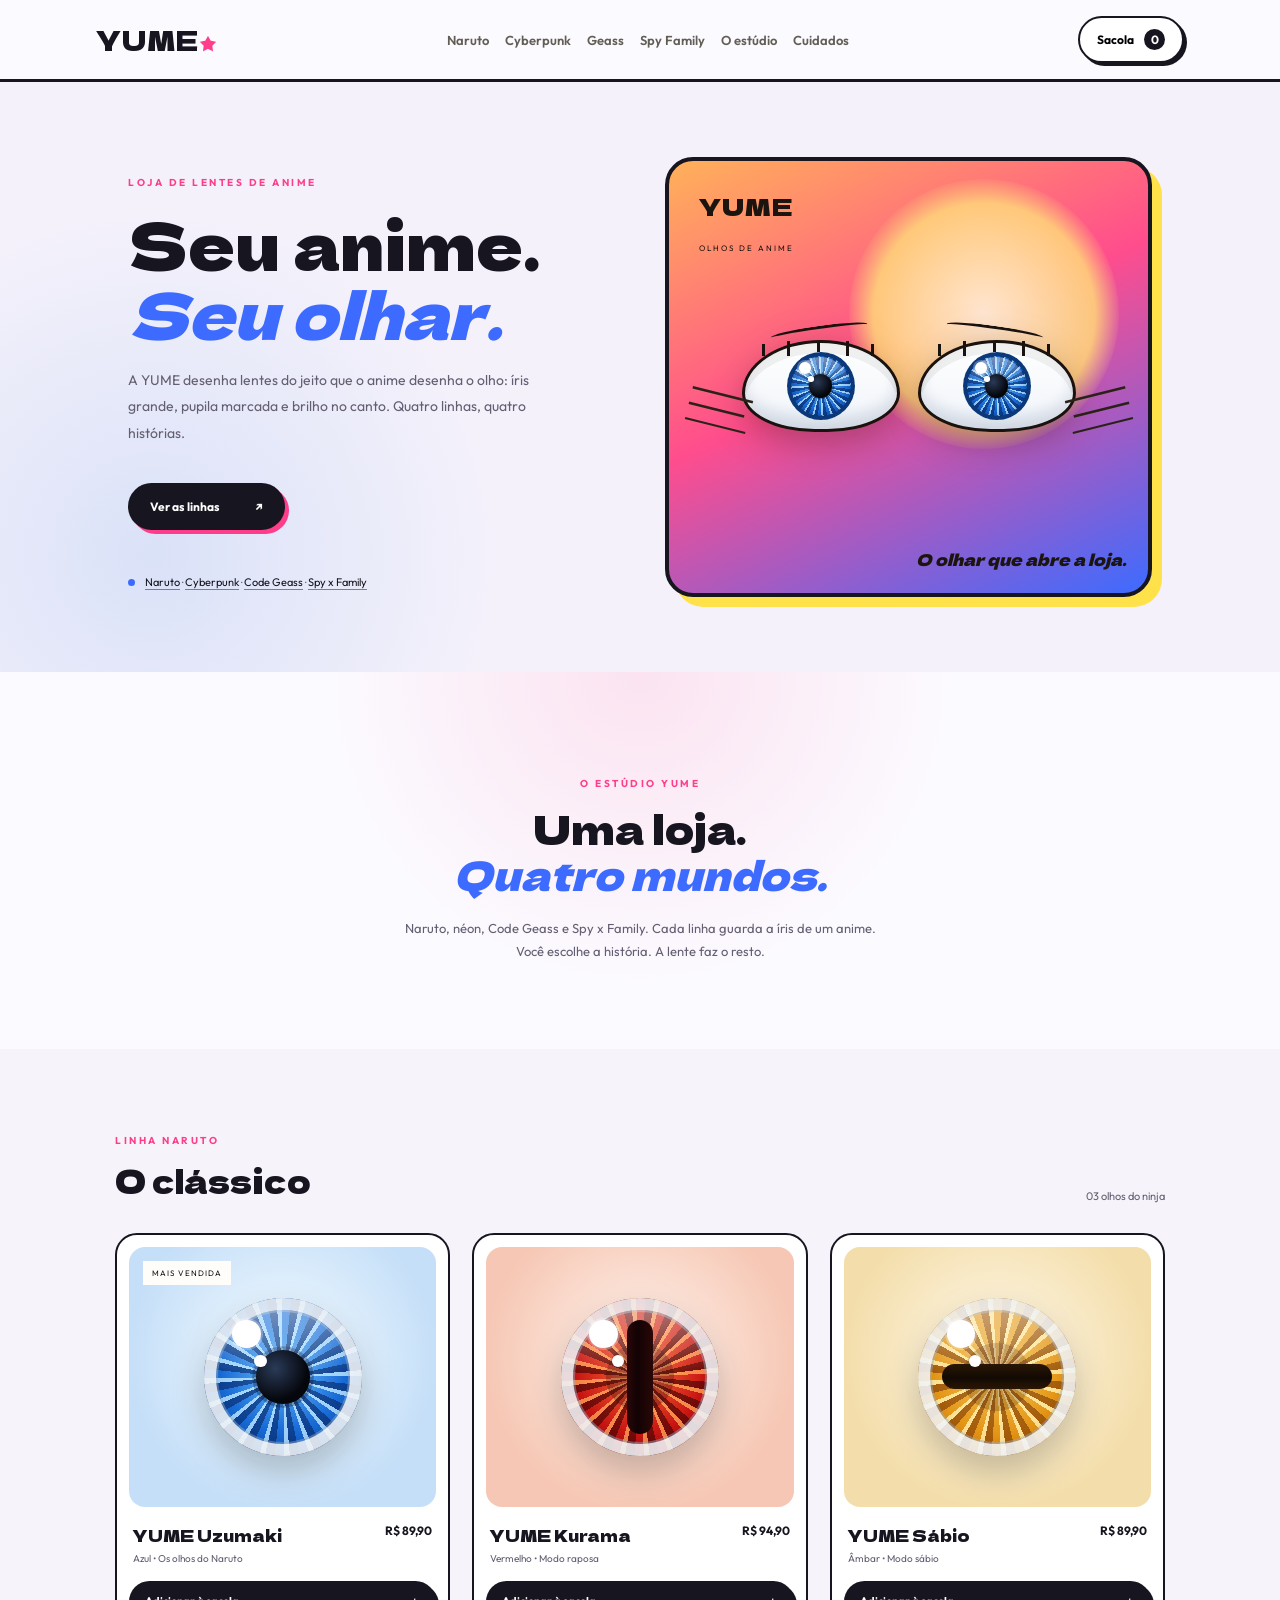
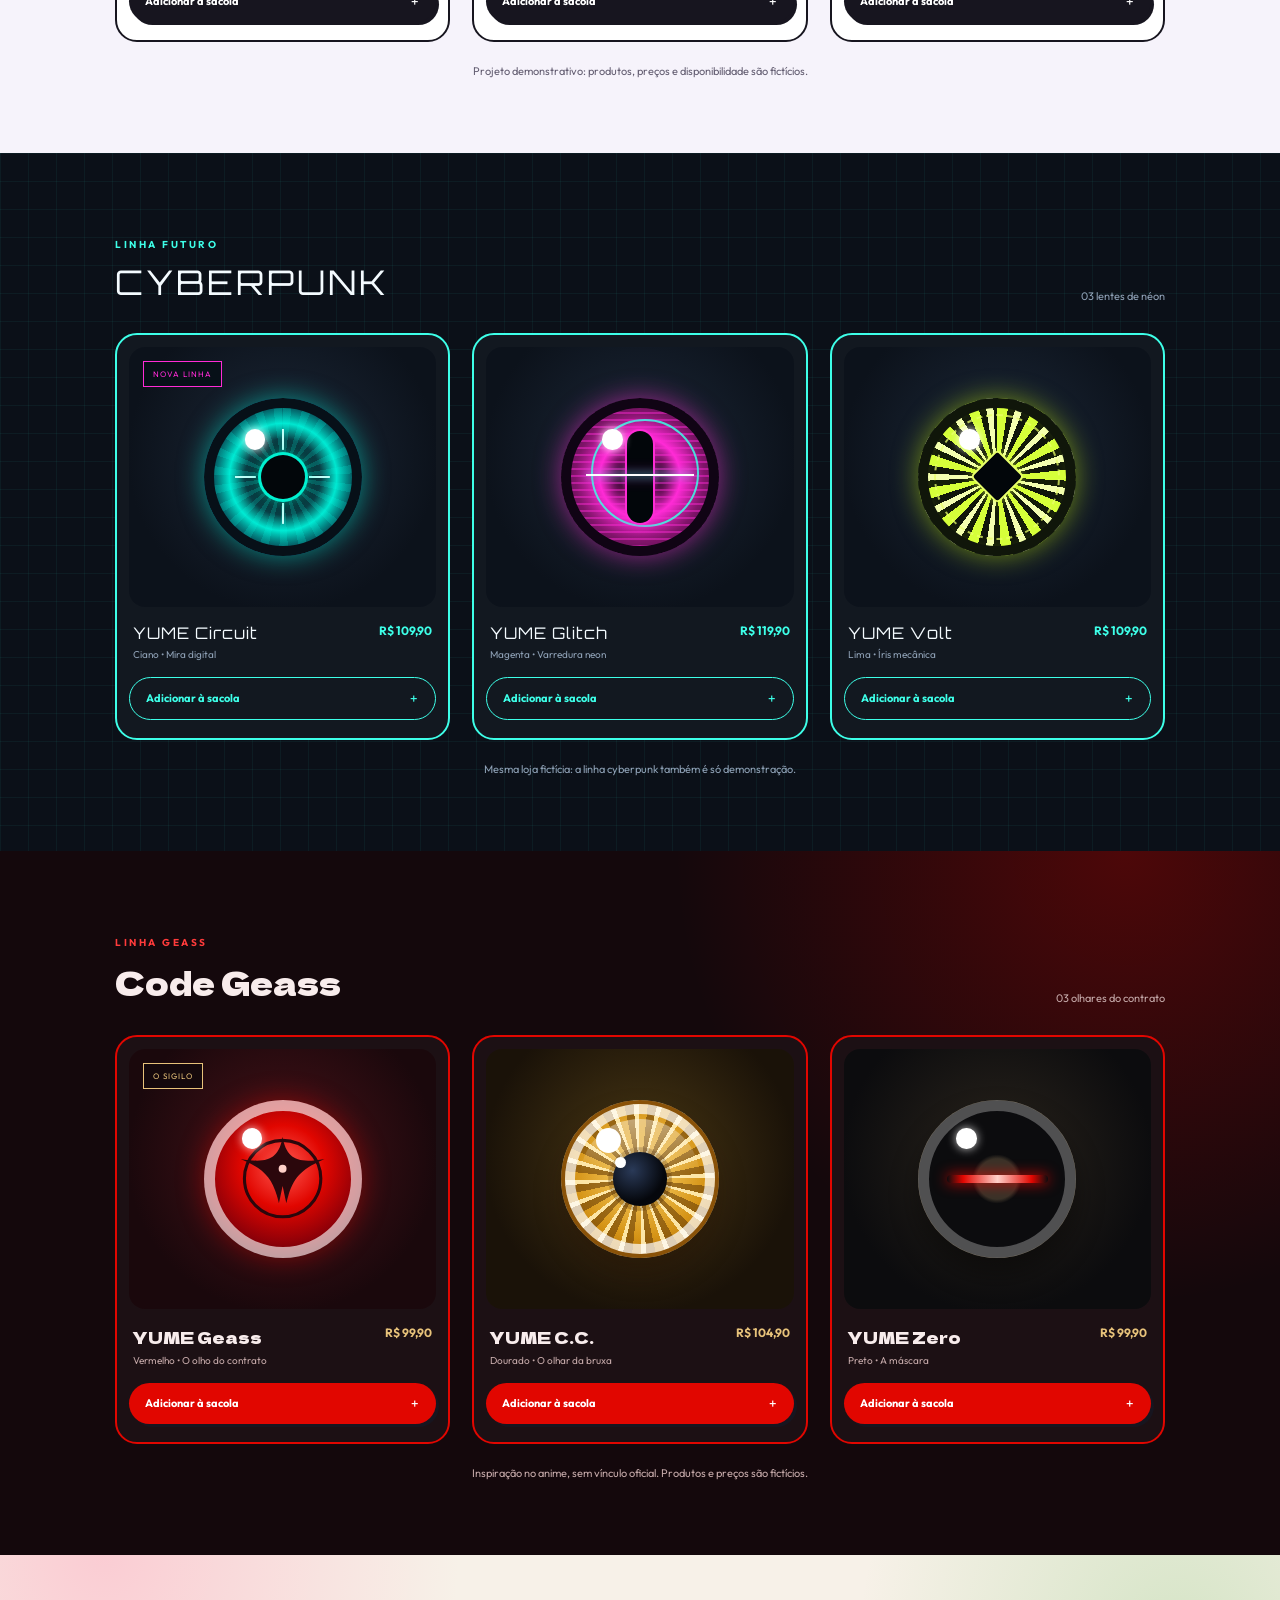
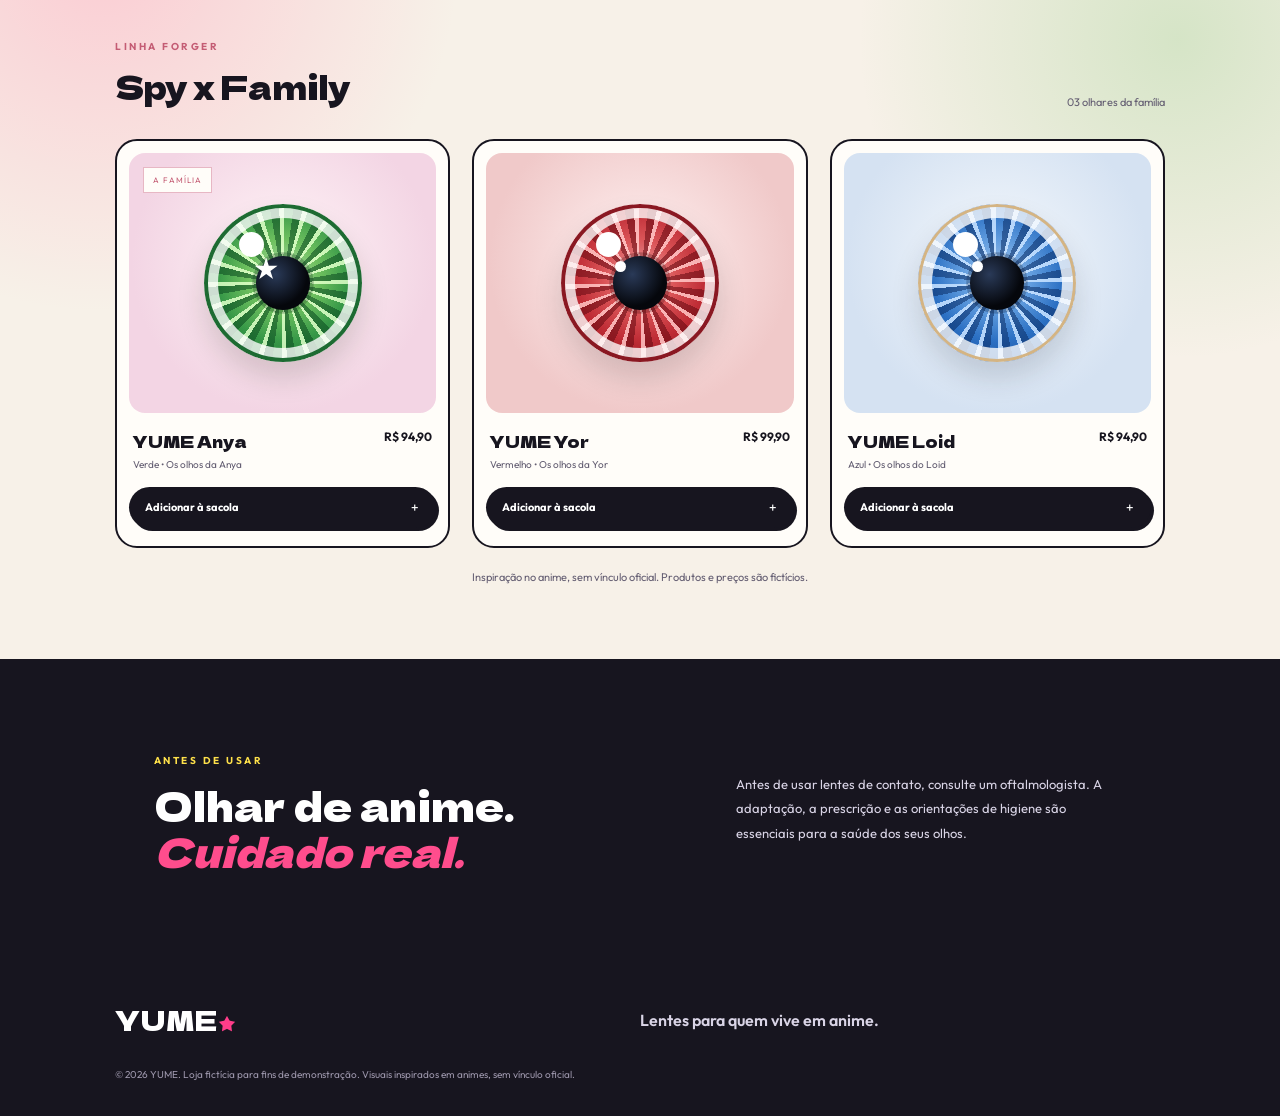
==== index.html @ 5e2f8cd0 "first commit" ====
<!DOCTYPE html>
<html lang="pt-BR">
<head>
  <meta charset="UTF-8">
  <meta name="viewport" content="width=device-width, initial-scale=1.0">
  <meta name="description" content="YUME — loja de lentes de contato no estilo anime, com linhas Naruto, cyberpunk, Code Geass e Spy x Family.">
  <title>YUME | Lentes de anime</title>
  <link rel="preconnect" href="https://fonts.googleapis.com">
  <link rel="preconnect" href="https://fonts.gstatic.com" crossorigin>
  <link href="https://fonts.googleapis.com/css2?family=Dela+Gothic+One&family=Orbitron:wght@500;700&family=Outfit:wght@400;500;600;700&display=swap" rel="stylesheet">
  <link rel="stylesheet" href="style.css">
</head>
<body>
  <header class="topbar">
    <a class="logo" href="#">YUME<span>★</span></a>
    <nav>
      <a href="#colecao">Naruto</a>
      <a href="#cyber">Cyberpunk</a>
      <a href="#geass">Geass</a>
      <a href="#spy">Spy Family</a>
      <a href="#sobre">O estúdio</a>
      <a href="#cuidados">Cuidados</a>
    </nav>
    <button class="cart-button" id="cartButton" aria-label="Abrir sacola">Sacola <span id="cartCount">0</span></button>
  </header>

  <main>
    <section class="hero">
      <div class="hero-copy">
        <p class="eyebrow">LOJA DE LENTES DE ANIME</p>
        <h1>Seu anime.<br><em>Seu olhar.</em></h1>
        <p class="hero-text">A YUME desenha lentes do jeito que o anime desenha o olho: íris grande, pupila marcada e brilho no canto. Quatro linhas, quatro histórias.</p>
        <a class="primary-button" href="#colecao">Ver as linhas <span>↗</span></a>
        <div class="hero-note"><span class="dot"></span> <a href="#colecao">Naruto</a> · <a href="#cyber">Cyberpunk</a> · <a href="#geass">Code Geass</a> · <a href="#spy">Spy x Family</a></div>
      </div>
      <div class="hero-art" aria-label="Ilustração de olhos de anime no azul do Naruto, com marcas de bigode">
        <div class="sun-disc"></div>
        <div class="hero-label">YUME<br><small>OLHOS DE ANIME</small></div>
        <div class="eye-illustration">
          <span class="whiskers left" aria-hidden="true"></span>
          <div class="anime-eye">
            <span class="brow"></span>
            <span class="lashes"></span>
            <div class="sclera">
              <div class="iris tone-naruto">
                <span class="pupil round"></span>
                <i></i><i class="b"></i>
              </div>
            </div>
          </div>
          <div class="anime-eye second">
            <span class="brow"></span>
            <span class="lashes"></span>
            <div class="sclera">
              <div class="iris tone-naruto">
                <span class="pupil round"></span>
                <i></i><i class="b"></i>
              </div>
            </div>
          </div>
          <span class="whiskers right" aria-hidden="true"></span>
        </div>
        <span class="art-caption">O olhar que abre a loja.</span>
      </div>
    </section>

    <section class="intro" id="sobre">
      <p class="eyebrow">O ESTÚDIO YUME</p>
      <h2>Uma loja.<br><em>Quatro mundos.</em></h2>
      <p>Naruto, néon, Code Geass e Spy x Family. Cada linha guarda a íris de um anime. Você escolhe a história. A lente faz o resto.</p>
    </section>

    <section class="collection" id="colecao">
      <div class="section-heading">
        <div><p class="eyebrow">LINHA NARUTO</p><h2>O clássico</h2></div>
        <span class="muted">03 olhos do ninja</span>
      </div>
      <div class="products">
        <article class="product-card">
          <div class="product-visual uzumaki">
            <span class="product-tag">MAIS VENDIDA</span>
            <div class="lens tone-naruto" aria-hidden="true">
              <span class="pupil round"></span>
              <i></i><i class="b"></i>
            </div>
          </div>
          <div class="product-info"><div><h3>YUME Uzumaki</h3><p>Azul • Os olhos do Naruto</p></div><strong>R$ 89,90</strong></div>
          <button class="add-button" data-name="YUME Uzumaki" data-price="89.90">Adicionar à sacola <span>＋</span></button>
        </article>
        <article class="product-card">
          <div class="product-visual kurama">
            <div class="lens tone-kurama" aria-hidden="true">
              <span class="pupil slit"></span>
              <i></i><i class="b"></i>
            </div>
          </div>
          <div class="product-info"><div><h3>YUME Kurama</h3><p>Vermelho • Modo raposa</p></div><strong>R$ 94,90</strong></div>
          <button class="add-button" data-name="YUME Kurama" data-price="94.90">Adicionar à sacola <span>＋</span></button>
        </article>
        <article class="product-card">
          <div class="product-visual sabio">
            <div class="lens tone-sabio" aria-hidden="true">
              <span class="pupil bar"></span>
              <i></i><i class="b"></i>
            </div>
          </div>
          <div class="product-info"><div><h3>YUME Sábio</h3><p>Âmbar • Modo sábio</p></div><strong>R$ 89,90</strong></div>
          <button class="add-button" data-name="YUME Sábio" data-price="89.90">Adicionar à sacola <span>＋</span></button>
        </article>
      </div>
      <p class="disclaimer">Projeto demonstrativo: produtos, preços e disponibilidade são fictícios.</p>
    </section>

    <section class="collection cyber" id="cyber">
      <div class="section-heading">
        <div><p class="eyebrow">LINHA FUTURO</p><h2>Cyberpunk</h2></div>
        <span class="muted">03 lentes de néon</span>
      </div>
      <div class="products">
        <article class="product-card cyber-card">
          <div class="product-visual night">
            <span class="product-tag">NOVA LINHA</span>
            <div class="cyber-lens cyan" aria-hidden="true">
              <span class="ticks"></span>
              <span class="core"></span>
              <span class="spark"></span>
            </div>
          </div>
          <div class="product-info"><div><h3>YUME Circuit</h3><p>Ciano • Mira digital</p></div><strong>R$ 109,90</strong></div>
          <button class="add-button" data-name="YUME Circuit" data-price="109.90">Adicionar à sacola <span>＋</span></button>
        </article>
        <article class="product-card cyber-card">
          <div class="product-visual night">
            <div class="cyber-lens magenta" aria-hidden="true">
              <span class="core slit"></span>
              <span class="scan"></span>
              <span class="spark"></span>
            </div>
          </div>
          <div class="product-info"><div><h3>YUME Glitch</h3><p>Magenta • Varredura neon</p></div><strong>R$ 119,90</strong></div>
          <button class="add-button" data-name="YUME Glitch" data-price="119.90">Adicionar à sacola <span>＋</span></button>
        </article>
        <article class="product-card cyber-card">
          <div class="product-visual night">
            <div class="cyber-lens volt" aria-hidden="true">
              <span class="core diamond"></span>
              <span class="spark"></span>
            </div>
          </div>
          <div class="product-info"><div><h3>YUME Volt</h3><p>Lima • Íris mecânica</p></div><strong>R$ 109,90</strong></div>
          <button class="add-button" data-name="YUME Volt" data-price="109.90">Adicionar à sacola <span>＋</span></button>
        </article>
      </div>
      <p class="disclaimer">Mesma loja fictícia: a linha cyberpunk também é só demonstração.</p>
    </section>

    <section class="collection geass" id="geass">
      <div class="section-heading">
        <div><p class="eyebrow">LINHA GEASS</p><h2>Code Geass</h2></div>
        <span class="muted">03 olhares do contrato</span>
      </div>
      <div class="products">
        <article class="product-card geass-card">
          <div class="product-visual contract">
            <span class="product-tag">O SIGILO</span>
            <div class="geass-lens lelouch" aria-hidden="true">
              <svg class="sigil" viewBox="0 0 100 100">
                <circle cx="50" cy="50" r="31" fill="none" stroke="#2b070c" stroke-width="2.5"/>
                <path fill="#2b070c" d="M50 16 C47 34 38 38 16 34 C34 42 42 48 47 70 L50 56 L53 70 C58 48 66 42 84 34 C62 38 53 34 50 16 Z"/>
                <circle cx="50" cy="42" r="3.2" fill="#ffd0c8"/>
              </svg>
              <span class="spark"></span>
            </div>
          </div>
          <div class="product-info"><div><h3>YUME Geass</h3><p>Vermelho • O olho do contrato</p></div><strong>R$ 99,90</strong></div>
          <button class="add-button" data-name="YUME Geass" data-price="99.90">Adicionar à sacola <span>＋</span></button>
        </article>
        <article class="product-card geass-card">
          <div class="product-visual witch">
            <div class="geass-lens cc" aria-hidden="true">
              <span class="pupil round"></span>
              <i></i><i class="b"></i>
            </div>
          </div>
          <div class="product-info"><div><h3>YUME C.C.</h3><p>Dourado • O olhar da bruxa</p></div><strong>R$ 104,90</strong></div>
          <button class="add-button" data-name="YUME C.C." data-price="104.90">Adicionar à sacola <span>＋</span></button>
        </article>
        <article class="product-card geass-card">
          <div class="product-visual mask">
            <div class="geass-lens zero" aria-hidden="true">
              <span class="visor"></span>
              <span class="spark"></span>
            </div>
          </div>
          <div class="product-info"><div><h3>YUME Zero</h3><p>Preto • A máscara</p></div><strong>R$ 99,90</strong></div>
          <button class="add-button" data-name="YUME Zero" data-price="99.90">Adicionar à sacola <span>＋</span></button>
        </article>
      </div>
      <p class="disclaimer">Inspiração no anime, sem vínculo oficial. Produtos e preços são fictícios.</p>
    </section>

    <section class="collection spy" id="spy">
      <div class="section-heading">
        <div><p class="eyebrow">LINHA FORGER</p><h2>Spy x Family</h2></div>
        <span class="muted">03 olhares da família</span>
      </div>
      <div class="products">
        <article class="product-card spy-card">
          <div class="product-visual anya">
            <span class="product-tag">A FAMÍLIA</span>
            <div class="spy-lens anya" aria-hidden="true">
              <span class="pupil round"></span>
              <i></i>
              <span class="star"></span>
            </div>
          </div>
          <div class="product-info"><div><h3>YUME Anya</h3><p>Verde • Os olhos da Anya</p></div><strong>R$ 94,90</strong></div>
          <button class="add-button" data-name="YUME Anya" data-price="94.90">Adicionar à sacola <span>＋</span></button>
        </article>
        <article class="product-card spy-card">
          <div class="product-visual yor">
            <div class="spy-lens yor" aria-hidden="true">
              <span class="pupil round"></span>
              <i></i><i class="b"></i>
            </div>
          </div>
          <div class="product-info"><div><h3>YUME Yor</h3><p>Vermelho • Os olhos da Yor</p></div><strong>R$ 99,90</strong></div>
          <button class="add-button" data-name="YUME Yor" data-price="99.90">Adicionar à sacola <span>＋</span></button>
        </article>
        <article class="product-card spy-card">
          <div class="product-visual loid">
            <div class="spy-lens loid" aria-hidden="true">
              <span class="pupil round"></span>
              <i></i><i class="b"></i>
            </div>
          </div>
          <div class="product-info"><div><h3>YUME Loid</h3><p>Azul • Os olhos do Loid</p></div><strong>R$ 94,90</strong></div>
          <button class="add-button" data-name="YUME Loid" data-price="94.90">Adicionar à sacola <span>＋</span></button>
        </article>
      </div>
      <p class="disclaimer">Inspiração no anime, sem vínculo oficial. Produtos e preços são fictícios.</p>
    </section>

    <section class="care" id="cuidados">
      <div><p class="eyebrow">ANTES DE USAR</p><h2>Olhar de anime.<br><em>Cuidado real.</em></h2></div>
      <p>Antes de usar lentes de contato, consulte um oftalmologista. A adaptação, a prescrição e as orientações de higiene são essenciais para a saúde dos seus olhos.</p>
    </section>
  </main>

  <footer><a class="logo" href="#">YUME<span>★</span></a><p>Lentes para quem vive em anime.</p><small>© 2026 YUME. Loja fictícia para fins de demonstração. Visuais inspirados em animes, sem vínculo oficial.</small></footer>

  <div class="toast" id="toast" role="status" aria-live="polite"></div>
  <script src="script.js"></script>
</body>
</html>
---- style.css ----
* { box-sizing: border-box; }

:root {
  --ink: #17151f;
  --muted: #645e72;
  --cream: #f4f1fb;
  --rose: #ff4d8d;
  --darkrose: #ff3d8a;
  --line: #e4dff0;
  --blue: #3d6bff;
  --yellow: #ffe14a;
}

html { scroll-behavior: smooth; }

body {
  margin: 0;
  background: #fbfaff;
  color: var(--ink);
  font-family: Outfit, sans-serif;
}

a { color: inherit; text-decoration: none; }

.topbar {
  height: 82px;
  padding: 0 7.5%;
  display: flex;
  align-items: center;
  justify-content: space-between;
  border-bottom: 3px solid var(--ink);
  background: #fbfaff;
}

.logo {
  font-family: 'Dela Gothic One', sans-serif;
  font-size: 26px;
  font-weight: 400;
  letter-spacing: 1px;
}

.logo span { color: var(--darkrose); font-size: 18px; }

nav {
  display: flex;
  gap: 16px;
  font-size: 13px;
  color: #625d55;
}

nav a:hover { color: var(--darkrose); }

nav a {
  font-weight: 600;
}

.cart-button {
  border: 2px solid var(--ink);
  background: white;
  padding: 11px 17px;
  border-radius: 999px;
  font: inherit;
  font-size: 12px;
  font-weight: 700;
  cursor: pointer;
  box-shadow: 3px 3px 0 var(--ink);
}

.cart-button span {
  display: inline-grid;
  place-items: center;
  margin-left: 8px;
  width: 21px;
  height: 21px;
  border-radius: 50%;
  background: var(--ink);
  color: white;
}

.hero {
  min-height: 590px;
  padding: 70px 10%;
  display: grid;
  grid-template-columns: 1fr 1fr;
  align-items: center;
  gap: 50px;
  background:
    radial-gradient(circle at 12% 80%, rgba(29, 116, 224, .12), transparent 28%),
    var(--cream);
  overflow: hidden;
}

.eyebrow {
  font-size: 10px;
  letter-spacing: 2.5px;
  font-weight: 700;
  color: var(--darkrose);
}

h1, h2 {
  font-family: 'Dela Gothic One', sans-serif;
  font-weight: 400;
  letter-spacing: 0;
}

h1 {
  font-size: clamp(42px, 5vw, 64px);
  line-height: 1.08;
  margin: 20px 0;
}

h1 em, h2 em { color: var(--blue); font-weight: 500; }

.hero-text {
  max-width: 440px;
  color: var(--muted);
  font-size: 14px;
  line-height: 1.9;
}

.primary-button {
  display: inline-flex;
  gap: 35px;
  align-items: center;
  margin-top: 22px;
  background: var(--ink);
  color: white;
  padding: 16px 22px;
  font-size: 12px;
  font-weight: 700;
  border-radius: 999px;
  box-shadow: 4px 4px 0 var(--darkrose);
}

.primary-button:hover, .add-button:hover { background: var(--darkrose); }

.primary-button:hover,
.collection:not(.cyber) .add-button:hover {
  transform: translate(2px, 2px);
  box-shadow: 1px 1px 0 var(--ink);
}

.hero-note {
  margin-top: 45px;
  font-size: 11px;
  color: var(--muted);
}

.hero-note a {
  color: var(--ink);
  border-bottom: 1px solid var(--darkrose);
}

.dot {
  display: inline-block;
  width: 7px;
  height: 7px;
  background: var(--blue);
  border-radius: 50%;
  margin-right: 8px;
}

.hero-art {
  height: 440px;
  position: relative;
  background: linear-gradient(155deg, #ffb15a 0%, #ff4d8d 46%, #3d6bff 100%);
  border-radius: 28px;
  border: 4px solid var(--ink);
  box-shadow: 10px 10px 0 var(--yellow);
  overflow: hidden;
  display: grid;
  place-items: center;
}

.sun-disc {
  position: absolute;
  width: 270px;
  height: 270px;
  border-radius: 50%;
  background: radial-gradient(circle, #fff6d8 0%, #ffd27a 58%, transparent 72%);
  top: 18px;
  right: 6%;
  opacity: .9;
}

.hero-label {
  position: absolute;
  top: 27px;
  left: 30px;
  font-family: 'Dela Gothic One', sans-serif;
  font-size: 24px;
  letter-spacing: 1px;
  z-index: 2;
  color: #1c140e;
}

.hero-label small {
  font: 8px Outfit, sans-serif;
  letter-spacing: 2px;
}

.eye-illustration {
  position: relative;
  z-index: 1;
  display: flex;
  gap: 18px;
  margin-top: 18px;
}

.anime-eye {
  width: 158px;
  height: 92px;
  position: relative;
  filter: drop-shadow(0 12px 16px rgba(40, 18, 8, .28));
}

.anime-eye .brow {
  position: absolute;
  top: -14px;
  left: 18%;
  width: 62%;
  height: 10px;
  border-top: 3px solid #1a120e;
  border-radius: 50%;
  transform: rotate(-8deg);
}

.anime-eye.second .brow { transform: rotate(8deg); }

.anime-eye .lashes {
  position: absolute;
  z-index: 3;
  top: 1px;
  left: 10%;
  width: 80%;
  height: 16px;
  background:
    linear-gradient(#1a120e, #1a120e) 4% 80% / 3px 12px no-repeat,
    linear-gradient(#1a120e, #1a120e) 24% 20% / 3px 15px no-repeat,
    linear-gradient(#1a120e, #1a120e) 48% 0 / 3px 11px no-repeat,
    linear-gradient(#1a120e, #1a120e) 72% 20% / 3px 15px no-repeat,
    linear-gradient(#1a120e, #1a120e) 92% 75% / 3px 12px no-repeat;
}

.sclera {
  width: 100%;
  height: 100%;
  background: linear-gradient(180deg, #fff 0%, #f4f7fb 70%, #e7eef6 100%);
  border-radius: 50% 50% 46% 46% / 58% 58% 42% 42%;
  border: 3.5px solid #1a120e;
  display: grid;
  place-items: center;
  overflow: hidden;
  box-shadow: inset 0 10px 0 rgba(26, 18, 14, .06), inset 0 -10px 14px rgba(30, 50, 90, .12);
}

.anime-eye .iris {
  width: 68px;
  height: 68px;
  border-radius: 50%;
  position: relative;
}

.whiskers {
  position: absolute;
  z-index: 2;
  width: 62px;
  height: 34px;
  background:
    linear-gradient(#2a2118, #2a2118) 0 0 / 100% 2.5px no-repeat,
    linear-gradient(#2a2118, #2a2118) 0 50% / 92% 2.5px no-repeat,
    linear-gradient(#2a2118, #2a2118) 0 100% / 100% 2.5px no-repeat;
}

.whiskers.left { left: -54px; top: 58%; transform: rotate(14deg); }
.whiskers.right { right: -54px; top: 58%; transform: rotate(-14deg) scaleX(-1); }

.art-caption {
  position: absolute;
  bottom: 22px;
  right: 22px;
  font-family: 'Dela Gothic One', sans-serif;
  font-style: italic;
  font-size: 16px;
  color: #1c140e;
}

.tone-naruto,
.tone-kurama,
.tone-sabio {
  position: relative;
  overflow: hidden;
}

.tone-naruto {
  background:
    radial-gradient(circle at 50% 50%, rgba(8, 24, 58, .35) 0 27%, transparent 28%),
    repeating-conic-gradient(from 6deg, rgba(8, 48, 120, .75) 0 7deg, rgba(190, 230, 255, .8) 7deg 11deg, rgba(18, 92, 196, .35) 11deg 18deg),
    radial-gradient(circle at 50% 45%, #d7f3ff 0%, #5eb6ff 26%, #1d74e0 52%, #0c4eab 74%, #082a66 100%);
  box-shadow: inset 0 0 0 4px #0a3878, inset 0 0 12px rgba(4, 16, 40, .45);
}

.tone-kurama {
  background:
    radial-gradient(circle at 50% 50%, rgba(40, 4, 4, .28) 0 30%, transparent 31%),
    repeating-conic-gradient(from 4deg, rgba(90, 8, 6, .8) 0 7deg, rgba(255, 170, 90, .75) 7deg 11deg, rgba(180, 24, 16, .4) 11deg 18deg),
    radial-gradient(circle at 50% 45%, #ffd0a0 0%, #ff5a32 30%, #d41414 55%, #7a0c0c 78%, #3a0606 100%);
  box-shadow: inset 0 0 0 4px #6d1010, inset 0 0 14px rgba(40, 0, 0, .45);
}

.tone-sabio {
  background:
    radial-gradient(circle at 50% 50%, rgba(70, 30, 0, .25) 0 30%, transparent 31%),
    repeating-conic-gradient(from 4deg, rgba(140, 70, 8, .75) 0 7deg, rgba(255, 236, 170, .85) 7deg 11deg, rgba(210, 130, 20, .4) 11deg 18deg),
    radial-gradient(circle at 50% 45%, #fff4c4 0%, #ffd15a 28%, #f0a318 54%, #d97706 76%, #8a3e04 100%);
  box-shadow: inset 0 0 0 4px #a85a08, inset 0 0 12px rgba(80, 30, 0, .35);
}

.tone-naruto::after,
.tone-kurama::after,
.tone-sabio::after {
  content: "";
  position: absolute;
  inset: 8%;
  border-radius: 50%;
  background: linear-gradient(180deg, rgba(255, 255, 255, .42), transparent 46%);
  z-index: 1;
  pointer-events: none;
}

.pupil {
  position: absolute;
  z-index: 2;
  display: block;
}

.pupil.round {
  width: 34%;
  height: 34%;
  left: 33%;
  top: 33%;
  border-radius: 50%;
  background: radial-gradient(circle at 36% 34%, #2a3a58, #05070c 64%);
}

.pupil.slit {
  width: 16%;
  height: 72%;
  left: 42%;
  top: 14%;
  border-radius: 40px;
  background: linear-gradient(90deg, #2a0808, #120204 40%, #2a0808);
}

.pupil.bar {
  width: 70%;
  height: 16%;
  left: 15%;
  top: 42%;
  border-radius: 40px;
  background: linear-gradient(#2a1604, #120a04 55%, #2a1604);
}

.tone-naruto i,
.tone-kurama i,
.tone-sabio i {
  position: absolute;
  z-index: 3;
  width: 18%;
  height: 18%;
  top: 14%;
  left: 18%;
  border-radius: 50%;
  background: #fff;
  box-shadow: 0 0 0 2px rgba(255, 255, 255, .28);
}

.tone-naruto i.b,
.tone-kurama i.b,
.tone-sabio i.b {
  width: 8%;
  height: 8%;
  top: 36%;
  left: 32%;
  box-shadow: none;
}

.intro {
  text-align: center;
  padding: 95px 20px 85px;
  background:
    radial-gradient(circle at 50% 0%, rgba(255, 61, 138, .12), transparent 42%),
    #fbfaff;
}

.intro h2, .care h2 {
  font-size: 40px;
  line-height: 1.15;
  margin: 15px 0;
}

.intro > p:last-child {
  max-width: 480px;
  margin: 20px auto 0;
  color: var(--muted);
  font-size: 13px;
  line-height: 1.8;
}

.collection {
  padding: 75px 9%;
  background: #f6f3fb;
}

.section-heading {
  display: flex;
  align-items: end;
  justify-content: space-between;
  margin-bottom: 30px;
}

.section-heading h2 {
  font-size: 32px;
  margin: 8px 0 0;
}

.muted, .disclaimer {
  font-size: 11px;
  color: var(--muted);
}

.products {
  display: grid;
  grid-template-columns: repeat(3, 1fr);
  gap: 22px;
}

.product-card {
  background: white;
  padding: 12px 12px 18px;
  border: 2px solid var(--ink);
  border-radius: 22px;
}

.product-visual {
  height: 260px;
  display: grid;
  place-items: center;
  position: relative;
  overflow: hidden;
  border-radius: 16px;
}

.uzumaki { background: radial-gradient(circle at 50% 42%, #f4fbff, #c5dff8 72%); }
.kurama { background: radial-gradient(circle at 50% 42%, #fff4ee, #f6c7b4 72%); }
.sabio { background: radial-gradient(circle at 50% 42%, #fff9ea, #f3ddaa 72%); }

.lens {
  width: 158px;
  height: 158px;
  border-radius: 50%;
  filter: drop-shadow(0 16px 16px rgba(20, 16, 12, .22));
}

.lens.tone-naruto,
.lens.tone-kurama,
.lens.tone-sabio {
  box-shadow:
    inset 0 0 0 12px rgba(255, 255, 255, .78),
    inset 0 0 0 14px rgba(150, 175, 200, .45),
    inset 0 0 18px rgba(0, 0, 0, .25);
}

.product-tag {
  position: absolute;
  top: 14px;
  left: 14px;
  background: #fffdfa;
  padding: 7px 9px;
  font-size: 8px;
  letter-spacing: 1px;
}

.product-info {
  display: flex;
  justify-content: space-between;
  align-items: start;
  padding: 16px 4px;
}

.product-info h3 {
  font-family: 'Dela Gothic One', sans-serif;
  font-size: 16px;
  font-weight: 400;
  margin: 0 0 5px;
}

.product-info p {
  font-size: 10px;
  color: var(--muted);
  margin: 0;
}

.product-info strong {
  font-size: 12px;
  white-space: nowrap;
}

.add-button {
  width: 100%;
  padding: 13px 16px;
  background: var(--ink);
  color: white;
  border: 0;
  border-radius: 999px;
  display: flex;
  justify-content: space-between;
  font: 700 11px Outfit, sans-serif;
  cursor: pointer;
  box-shadow: 3px 3px 0 var(--ink);
}

.disclaimer {
  text-align: center;
  margin: 22px 0 0;
}

.care {
  padding: 85px 12%;
  display: flex;
  justify-content: space-between;
  align-items: center;
  gap: 60px;
  background: var(--ink);
  color: white;
}

.care .eyebrow { color: var(--yellow); }
.care h2 em { color: var(--rose); }

.care h2 { margin-bottom: 0; }
.care > p {
  max-width: 390px;
  color: #d9d4e6;
  font-size: 13px;
  line-height: 1.9;
}

footer {
  padding: 35px 9%;
  display: grid;
  grid-template-columns: 1fr 1fr;
  align-items: center;
  background: var(--ink);
  color: white;
}

footer p {
  font-family: Outfit, sans-serif;
  font-style: normal;
  font-weight: 600;
  color: #d9d4e6;
}

footer small {
  grid-column: 1 / -1;
  color: #9b95aa;
  font-size: 10px;
  margin-top: 22px;
}

.toast {
  position: fixed;
  bottom: 25px;
  left: 50%;
  transform: translate(-50%, 20px);
  padding: 13px 20px;
  background: var(--ink);
  color: white;
  font-size: 12px;
  border-radius: 3px;
  opacity: 0;
  pointer-events: none;
  transition: .25s;
}

.toast.show {
  opacity: 1;
  transform: translate(-50%, 0);
}

.cyber {
  background:
    linear-gradient(rgba(61, 255, 232, .05) 1px, transparent 1px),
    linear-gradient(90deg, rgba(61, 255, 232, .05) 1px, transparent 1px),
    #0b1018;
  background-size: 28px 28px, 28px 28px, auto;
  color: #e8f6ff;
}

.cyber .eyebrow { color: #3dffe8; }

.cyber h2,
.cyber .product-info h3 {
  font-family: Orbitron, sans-serif;
  letter-spacing: 1px;
  color: #f4fbff;
}

.cyber h2 {
  font-size: 34px;
  letter-spacing: 3px;
  text-transform: uppercase;
}

.cyber .muted,
.cyber .disclaimer,
.cyber .product-info p { color: #8ea0b5; }

.cyber .product-info strong { color: #3dffe8; }

.cyber-card {
  background: #121820;
  border: 2px solid #3dffe8;
  border-radius: 22px;
}

.cyber .product-tag {
  background: #071018;
  color: #ff2bd6;
  border: 1px solid #ff2bd6;
}

.cyber .add-button {
  background: transparent;
  color: #3dffe8;
  border: 1px solid #3dffe8;
  box-shadow: none;
}

.cyber .add-button:hover {
  background: #3dffe8;
  color: #071018;
}

.product-visual.night {
  background:
    radial-gradient(circle at 50% 42%, #1c2838, #0c121b 72%);
}

.cyber-lens {
  width: 158px;
  height: 158px;
  border-radius: 50%;
  position: relative;
  display: grid;
  place-items: center;
  animation: neon-pulse 3.4s ease-in-out infinite;
}

.cyber-lens.cyan {
  background:
    repeating-conic-gradient(from 0deg, rgba(0, 255, 230, .18) 0 7deg, transparent 7deg 16deg),
    radial-gradient(circle at 50% 50%, #031018 0 16%, #0a3d44 34%, #00e6d0 48%, #063848 64%, #00b7ff 80%, #041018 90%);
  box-shadow:
    0 0 26px rgba(0, 230, 208, .55),
    inset 0 0 0 10px #071018,
    inset 0 0 22px rgba(0, 255, 220, .45);
}

.cyber-lens.magenta {
  background:
    repeating-linear-gradient(180deg, rgba(255, 43, 214, .45) 0 2px, transparent 2px 7px),
    radial-gradient(circle at 50% 50%, #1a0416 0 18%, #ff2bd6 36%, #7a1464 58%, #2a0830 78%, #100414 100%);
  box-shadow:
    0 0 26px rgba(255, 43, 214, .55),
    inset 0 0 0 10px #100414,
    inset 0 0 22px rgba(255, 43, 214, .4);
}

.cyber-lens.magenta::before {
  content: "";
  position: absolute;
  inset: 16%;
  border-radius: 50%;
  border: 2px solid #3dffe8;
  transform: translate(5px, -4px);
  opacity: .85;
}

.cyber-lens.volt {
  background:
    repeating-conic-gradient(from 0deg, #d6ff3a 0 9deg, #141c08 9deg 15deg, #f4ffb0 15deg 21deg, #10160a 21deg 28deg),
    radial-gradient(circle at 50% 50%, #f4ffc4 0 18%, #c6f000 40%, #3a4e00 68%, #10160a 100%);
  box-shadow:
    0 0 26px rgba(198, 240, 0, .5),
    inset 0 0 0 10px #10160a,
    inset 0 0 18px rgba(214, 255, 58, .35);
}

.cyber-lens.volt::after {
  content: "";
  position: absolute;
  inset: 10%;
  border-radius: 50%;
  border: 2px dashed rgba(232, 255, 106, .75);
}

.cyber-lens .ticks {
  position: absolute;
  inset: 20%;
  border-radius: 50%;
  z-index: 2;
  background:
    linear-gradient(#bffff8, #bffff8) center top / 2px 22% no-repeat,
    linear-gradient(#bffff8, #bffff8) center bottom / 2px 22% no-repeat,
    linear-gradient(#bffff8, #bffff8) left center / 22% 2px no-repeat,
    linear-gradient(#bffff8, #bffff8) right center / 22% 2px no-repeat;
}

.cyber-lens .core {
  width: 28%;
  height: 28%;
  border-radius: 50%;
  background: #02060a;
  box-shadow: 0 0 0 3px #00f0d0, 0 0 16px #00f0d0;
  z-index: 2;
}

.cyber-lens .core.slit {
  width: 16%;
  height: 58%;
  border-radius: 40px;
  box-shadow: 0 0 0 2px #ff2bd6, 0 0 14px #ff2bd6;
}

.cyber-lens .core.diamond {
  width: 22%;
  height: 22%;
  border-radius: 3px;
  transform: rotate(45deg);
  box-shadow: 0 0 0 2px #e8ff6a, 0 0 14px #d6ff3a;
}

.cyber-lens .spark {
  position: absolute;
  z-index: 3;
  width: 13%;
  height: 13%;
  top: 20%;
  left: 26%;
  border-radius: 50%;
  background: #fff;
  box-shadow: 0 0 10px #fff;
}

.cyber-lens .scan {
  position: absolute;
  z-index: 3;
  left: 16%;
  right: 16%;
  top: 48%;
  height: 2px;
  background: #fff;
  box-shadow: 0 0 8px #3dffe8, 0 0 14px #ff2bd6;
}

@keyframes neon-pulse {
  50% { filter: brightness(1.18); }
}

@media (prefers-reduced-motion: reduce) {
  .cyber-lens { animation: none; }
  .geass-lens.lelouch { animation: none; }
}

.geass {
  background:
    radial-gradient(circle at 88% 0%, rgba(225, 6, 0, .28), transparent 34%),
    #14080c;
  color: #f6ecec;
}

.geass .eyebrow { color: #ff3b3b; }
.geass h2,
.geass .product-info h3 { color: #f8ecec; }
.geass .muted,
.geass .disclaimer,
.geass .product-info p { color: #c4a8a8; }
.geass .product-info strong { color: #e7c27a; }

.geass-card {
  background: #1c1014;
  border: 2px solid #e10600;
  border-radius: 22px;
}

.geass .product-tag {
  background: #14080c;
  color: #e7c27a;
  border: 1px solid #e7c27a;
}

.geass .add-button { background: #e10600; }
.geass .add-button:hover { background: #8d0008; }

.product-visual.contract { background: radial-gradient(circle at 50% 42%, #4a1218, #1a080c 72%); }
.product-visual.witch { background: radial-gradient(circle at 50% 42%, #4a3814, #1a1208 72%); }
.product-visual.mask { background: radial-gradient(circle at 50% 42%, #2a241c, #0c0c0e 72%); }

.geass-lens {
  width: 158px;
  height: 158px;
  border-radius: 50%;
  position: relative;
  display: grid;
  place-items: center;
  overflow: hidden;
}

.geass-lens.lelouch {
  background:
    radial-gradient(circle at 50% 42%, #ff5a52 0%, #e10600 34%, #8d0008 64%, #3a0006 84%, #f4e4e8 88% 93%, rgba(255, 255, 255, .35) 95%);
  box-shadow:
    0 0 28px rgba(225, 6, 0, .45),
    inset 0 0 0 11px rgba(255, 255, 255, .62);
  animation: geass-glow 3.2s ease-in-out infinite;
}

.geass-lens .sigil {
  width: 78%;
  height: 78%;
  z-index: 2;
}

.geass-lens.cc {
  background:
    radial-gradient(circle at 50% 50%, rgba(70, 36, 0, .28) 0 28%, transparent 29%),
    repeating-conic-gradient(from 6deg, rgba(120, 72, 8, .72) 0 7deg, rgba(255, 236, 180, .9) 7deg 11deg, rgba(190, 120, 16, .35) 11deg 18deg),
    radial-gradient(circle at 50% 45%, #fff6cf 0%, #ffd35a 30%, #e2a31a 56%, #a86a08 78%, #5c3204 100%);
  box-shadow:
    inset 0 0 0 4px #8a5208,
    inset 0 0 0 14px rgba(255, 255, 255, .7),
    0 16px 28px rgba(40, 16, 0, .28);
}

.geass-lens.cc::after {
  content: "";
  position: absolute;
  inset: 12%;
  border-radius: 50%;
  background: linear-gradient(180deg, rgba(255, 255, 255, .42), transparent 44%);
  pointer-events: none;
}

.geass-lens.cc i {
  position: absolute;
  z-index: 3;
  width: 16%;
  height: 16%;
  top: 18%;
  left: 22%;
  border-radius: 50%;
  background: #fff;
}

.geass-lens.cc i.b {
  width: 7%;
  height: 7%;
  top: 36%;
  left: 34%;
}

.geass-lens.zero {
  background:
    radial-gradient(circle at 50% 50%, #3a3228 0 18%, #0c0c0e 22% 70%, #e7c27a 73% 79%, #0c0c0e 81%);
  box-shadow:
    inset 0 0 0 11px rgba(255, 255, 255, .28),
    0 16px 28px rgba(0, 0, 0, .4);
}

.geass-lens .visor {
  position: absolute;
  z-index: 2;
  width: 64%;
  height: 8px;
  border-radius: 8px;
  background: linear-gradient(90deg, transparent, #e10600 16%, #ffd0c8 50%, #e10600 84%, transparent);
  box-shadow: 0 0 14px #e10600;
}

.geass-lens .spark {
  position: absolute;
  z-index: 3;
  width: 13%;
  height: 13%;
  top: 18%;
  left: 24%;
  border-radius: 50%;
  background: #fff;
  box-shadow: 0 0 10px rgba(255, 255, 255, .8);
}

@keyframes geass-glow {
  50% { filter: brightness(1.16); }
}

.spy {
  background:
    radial-gradient(circle at 8% 0%, rgba(255, 160, 186, .45), transparent 26%),
    radial-gradient(circle at 92% 12%, rgba(126, 196, 112, .28), transparent 24%),
    #f7f1e8;
}

.spy .eyebrow { color: #c45c74; }

.spy-card {
  background: #fffdf9;
  border: 2px solid var(--ink);
  border-radius: 22px;
}

.spy .product-tag {
  background: #fffdf9;
  color: #c45c74;
  border: 1px solid #e7b7c4;
}

.spy .add-button:hover { background: #c45c74; }

.product-visual.anya { background: radial-gradient(circle at 50% 42%, #fff4f7, #f3d5e4 70%); }
.product-visual.yor { background: radial-gradient(circle at 50% 42%, #fff1f1, #f0c9c9 70%); }
.product-visual.loid { background: radial-gradient(circle at 50% 42%, #f4f8fc, #d5e2f2 70%); }

.spy-lens {
  width: 158px;
  height: 158px;
  border-radius: 50%;
  position: relative;
  overflow: hidden;
  box-shadow:
    inset 0 0 0 12px rgba(255, 255, 255, .78),
    0 16px 28px rgba(40, 24, 16, .16);
}

.spy-lens.anya {
  background:
    radial-gradient(circle at 50% 50%, rgba(12, 50, 22, .28) 0 27%, transparent 28%),
    repeating-conic-gradient(from 8deg, rgba(18, 90, 40, .7) 0 7deg, rgba(220, 255, 200, .85) 7deg 11deg, rgba(46, 150, 72, .32) 11deg 18deg),
    radial-gradient(circle at 50% 45%, #f3ffe8 0%, #8ed56a 30%, #3c9a48 56%, #1d6b32 78%, #0e3d1c 100%);
  box-shadow:
    inset 0 0 0 4px #1d6b32,
    inset 0 0 0 14px rgba(255, 255, 255, .78),
    0 16px 28px rgba(40, 24, 16, .16);
}

.spy-lens.yor {
  background:
    radial-gradient(circle at 50% 50%, rgba(60, 8, 12, .28) 0 27%, transparent 28%),
    repeating-conic-gradient(from 6deg, rgba(120, 16, 24, .72) 0 7deg, rgba(255, 196, 196, .85) 7deg 11deg, rgba(180, 36, 44, .35) 11deg 18deg),
    radial-gradient(circle at 50% 45%, #ffe4e4 0%, #f07070 30%, #c4303a 56%, #8a1822 78%, #4a0c12 100%);
  box-shadow:
    inset 0 0 0 4px #8a1822,
    inset 0 0 0 14px rgba(255, 255, 255, .78),
    0 16px 28px rgba(40, 16, 16, .16);
}

.spy-lens.loid {
  background:
    radial-gradient(circle at 50% 50%, rgba(10, 30, 60, .28) 0 27%, transparent 28%),
    repeating-conic-gradient(from 6deg, rgba(16, 58, 120, .7) 0 7deg, rgba(196, 224, 255, .88) 7deg 11deg, rgba(36, 104, 186, .32) 11deg 18deg),
    radial-gradient(circle at 50% 45%, #eef6ff 0%, #7eb6f0 30%, #2f74c8 56%, #1a4e96 78%, #0c2c58 100%);
  box-shadow:
    inset 0 0 0 3px #d4b483,
    inset 0 0 0 14px rgba(255, 255, 255, .78),
    0 16px 28px rgba(20, 30, 50, .16);
}

.spy-lens i {
  position: absolute;
  z-index: 3;
  width: 16%;
  height: 16%;
  top: 18%;
  left: 22%;
  border-radius: 50%;
  background: #fff;
}

.spy-lens i.b {
  width: 7%;
  height: 7%;
  top: 36%;
  left: 34%;
}

.spy-lens .star {
  position: absolute;
  z-index: 3;
  width: 15%;
  height: 15%;
  top: 34%;
  left: 32%;
  background: #fff;
  clip-path: polygon(50% 0%, 61% 35%, 98% 35%, 68% 57%, 79% 91%, 50% 70%, 21% 91%, 32% 57%, 2% 35%, 39% 35%);
}

@media (max-width: 750px) {
  .topbar { padding: 0 5%; height: 70px; }
  nav { display: none; }
  .hero { grid-template-columns: 1fr; padding: 55px 7%; gap: 35px; }
  .hero-art { height: 360px; }
  .anime-eye { width: 124px; height: 74px; }
  .anime-eye .iris { width: 52px; height: 52px; }
  .whiskers { width: 36px; }
  .whiskers.left { left: -28px; }
  .whiskers.right { right: -28px; }
  .products { grid-template-columns: 1fr; max-width: 430px; margin: auto; }
  .product-visual { height: 280px; }
  .section-heading { align-items: start; gap: 15px; flex-direction: column; }
  .care { padding: 65px 8%; display: block; }
  .care > p { margin-top: 28px; }
  .intro h2, .care h2, .section-heading h2 { font-size: 30px; }
  footer { padding: 30px 7%; }
}
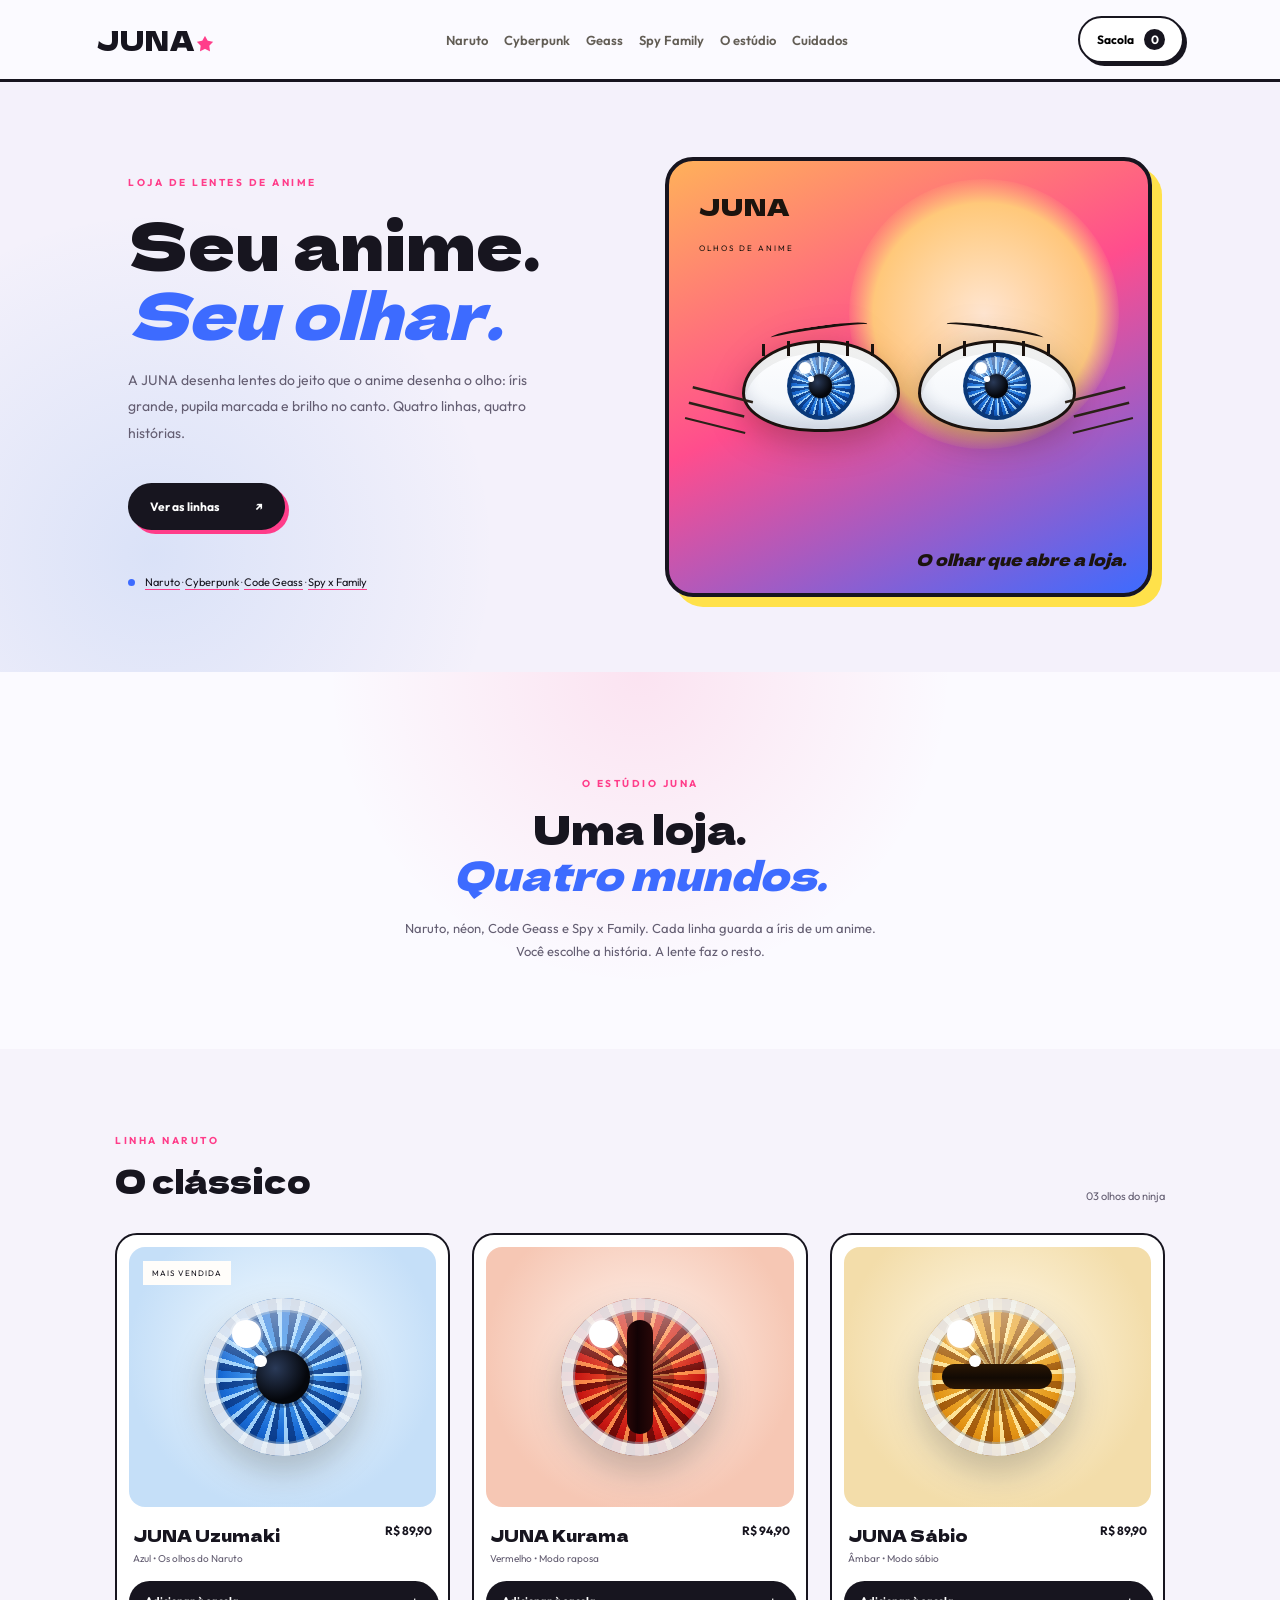
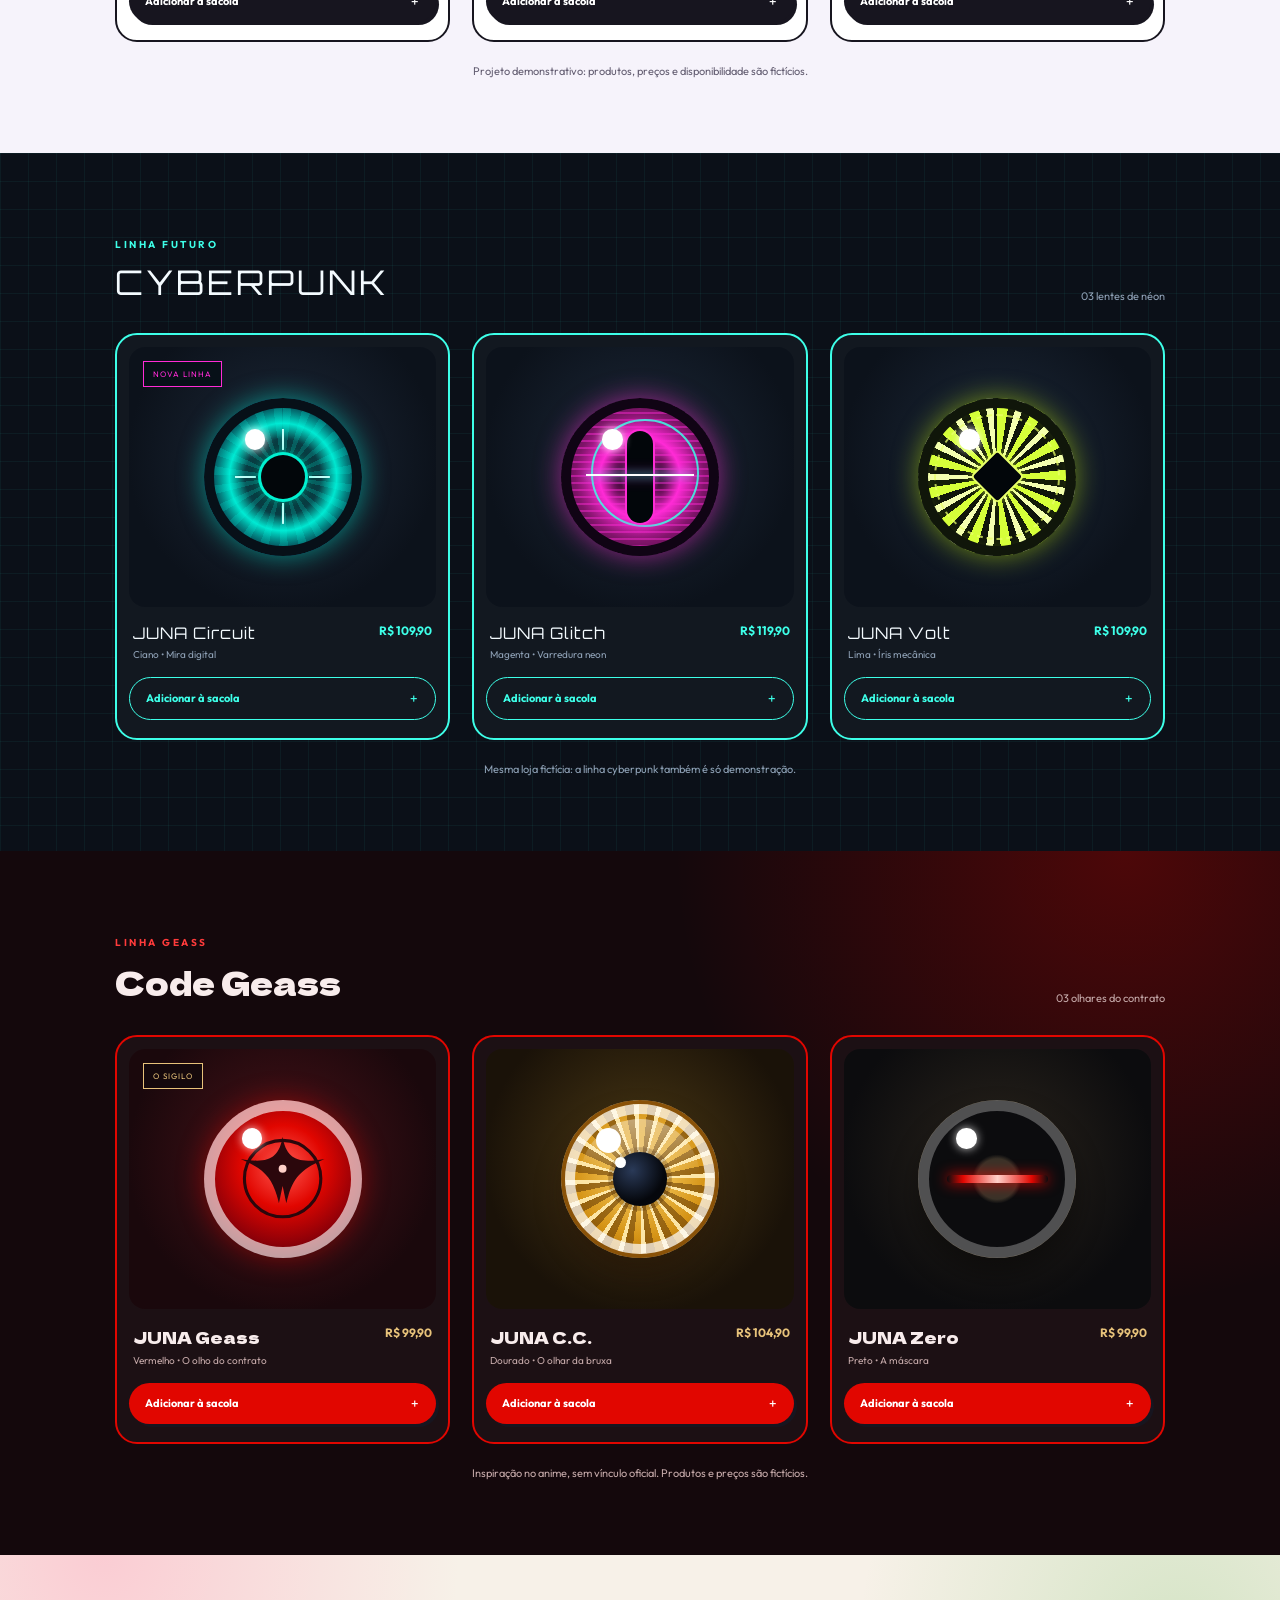
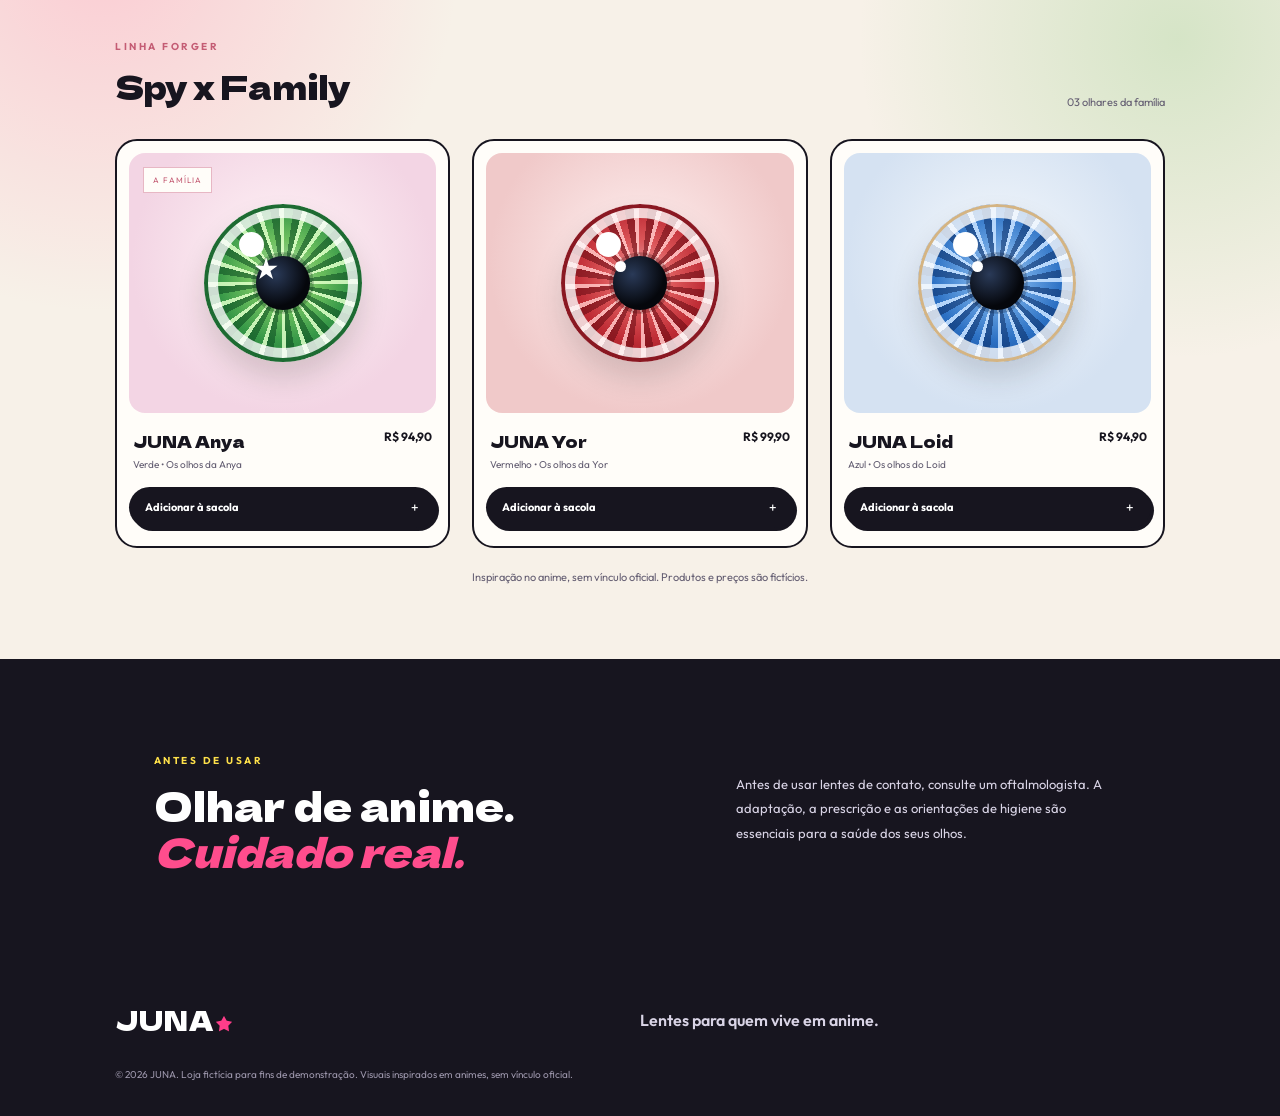
==== commit ed9b0088: "volta o nome para juna" ====
--- a/index.html
+++ b/index.html
@@ -3,8 +3,8 @@
 <head>
   <meta charset="UTF-8">
   <meta name="viewport" content="width=device-width, initial-scale=1.0">
-  <meta name="description" content="YUME — loja de lentes de contato no estilo anime, com linhas Naruto, cyberpunk, Code Geass e Spy x Family.">
-  <title>YUME | Lentes de anime</title>
+  <meta name="description" content="JUNA — loja de lentes de contato no estilo anime, com linhas Naruto, cyberpunk, Code Geass e Spy x Family.">
+  <title>JUNA | Lentes de anime</title>
   <link rel="preconnect" href="https://fonts.googleapis.com">
   <link rel="preconnect" href="https://fonts.gstatic.com" crossorigin>
   <link href="https://fonts.googleapis.com/css2?family=Dela+Gothic+One&family=Orbitron:wght@500;700&family=Outfit:wght@400;500;600;700&display=swap" rel="stylesheet">
@@ -12,7 +12,7 @@
 </head>
 <body>
   <header class="topbar">
-    <a class="logo" href="#">YUME<span>★</span></a>
+    <a class="logo" href="#">JUNA<span>★</span></a>
     <nav>
       <a href="#colecao">Naruto</a>
       <a href="#cyber">Cyberpunk</a>
@@ -29,13 +29,13 @@
       <div class="hero-copy">
         <p class="eyebrow">LOJA DE LENTES DE ANIME</p>
         <h1>Seu anime.<br><em>Seu olhar.</em></h1>
-        <p class="hero-text">A YUME desenha lentes do jeito que o anime desenha o olho: íris grande, pupila marcada e brilho no canto. Quatro linhas, quatro histórias.</p>
+        <p class="hero-text">A JUNA desenha lentes do jeito que o anime desenha o olho: íris grande, pupila marcada e brilho no canto. Quatro linhas, quatro histórias.</p>
         <a class="primary-button" href="#colecao">Ver as linhas <span>↗</span></a>
         <div class="hero-note"><span class="dot"></span> <a href="#colecao">Naruto</a> · <a href="#cyber">Cyberpunk</a> · <a href="#geass">Code Geass</a> · <a href="#spy">Spy x Family</a></div>
       </div>
       <div class="hero-art" aria-label="Ilustração de olhos de anime no azul do Naruto, com marcas de bigode">
         <div class="sun-disc"></div>
-        <div class="hero-label">YUME<br><small>OLHOS DE ANIME</small></div>
+        <div class="hero-label">JUNA<br><small>OLHOS DE ANIME</small></div>
         <div class="eye-illustration">
           <span class="whiskers left" aria-hidden="true"></span>
           <div class="anime-eye">
@@ -65,7 +65,7 @@
     </section>
 
     <section class="intro" id="sobre">
-      <p class="eyebrow">O ESTÚDIO YUME</p>
+      <p class="eyebrow">O ESTÚDIO JUNA</p>
       <h2>Uma loja.<br><em>Quatro mundos.</em></h2>
       <p>Naruto, néon, Code Geass e Spy x Family. Cada linha guarda a íris de um anime. Você escolhe a história. A lente faz o resto.</p>
     </section>
@@ -84,8 +84,8 @@
               <i></i><i class="b"></i>
             </div>
           </div>
-          <div class="product-info"><div><h3>YUME Uzumaki</h3><p>Azul • Os olhos do Naruto</p></div><strong>R$ 89,90</strong></div>
-          <button class="add-button" data-name="YUME Uzumaki" data-price="89.90">Adicionar à sacola <span>＋</span></button>
+          <div class="product-info"><div><h3>JUNA Uzumaki</h3><p>Azul • Os olhos do Naruto</p></div><strong>R$ 89,90</strong></div>
+          <button class="add-button" data-name="JUNA Uzumaki" data-price="89.90">Adicionar à sacola <span>＋</span></button>
         </article>
         <article class="product-card">
           <div class="product-visual kurama">
@@ -94,8 +94,8 @@
               <i></i><i class="b"></i>
             </div>
           </div>
-          <div class="product-info"><div><h3>YUME Kurama</h3><p>Vermelho • Modo raposa</p></div><strong>R$ 94,90</strong></div>
-          <button class="add-button" data-name="YUME Kurama" data-price="94.90">Adicionar à sacola <span>＋</span></button>
+          <div class="product-info"><div><h3>JUNA Kurama</h3><p>Vermelho • Modo raposa</p></div><strong>R$ 94,90</strong></div>
+          <button class="add-button" data-name="JUNA Kurama" data-price="94.90">Adicionar à sacola <span>＋</span></button>
         </article>
         <article class="product-card">
           <div class="product-visual sabio">
@@ -104,8 +104,8 @@
               <i></i><i class="b"></i>
             </div>
           </div>
-          <div class="product-info"><div><h3>YUME Sábio</h3><p>Âmbar • Modo sábio</p></div><strong>R$ 89,90</strong></div>
-          <button class="add-button" data-name="YUME Sábio" data-price="89.90">Adicionar à sacola <span>＋</span></button>
+          <div class="product-info"><div><h3>JUNA Sábio</h3><p>Âmbar • Modo sábio</p></div><strong>R$ 89,90</strong></div>
+          <button class="add-button" data-name="JUNA Sábio" data-price="89.90">Adicionar à sacola <span>＋</span></button>
         </article>
       </div>
       <p class="disclaimer">Projeto demonstrativo: produtos, preços e disponibilidade são fictícios.</p>
@@ -126,8 +126,8 @@
               <span class="spark"></span>
             </div>
           </div>
-          <div class="product-info"><div><h3>YUME Circuit</h3><p>Ciano • Mira digital</p></div><strong>R$ 109,90</strong></div>
-          <button class="add-button" data-name="YUME Circuit" data-price="109.90">Adicionar à sacola <span>＋</span></button>
+          <div class="product-info"><div><h3>JUNA Circuit</h3><p>Ciano • Mira digital</p></div><strong>R$ 109,90</strong></div>
+          <button class="add-button" data-name="JUNA Circuit" data-price="109.90">Adicionar à sacola <span>＋</span></button>
         </article>
         <article class="product-card cyber-card">
           <div class="product-visual night">
@@ -137,8 +137,8 @@
               <span class="spark"></span>
             </div>
           </div>
-          <div class="product-info"><div><h3>YUME Glitch</h3><p>Magenta • Varredura neon</p></div><strong>R$ 119,90</strong></div>
-          <button class="add-button" data-name="YUME Glitch" data-price="119.90">Adicionar à sacola <span>＋</span></button>
+          <div class="product-info"><div><h3>JUNA Glitch</h3><p>Magenta • Varredura neon</p></div><strong>R$ 119,90</strong></div>
+          <button class="add-button" data-name="JUNA Glitch" data-price="119.90">Adicionar à sacola <span>＋</span></button>
         </article>
         <article class="product-card cyber-card">
           <div class="product-visual night">
@@ -147,8 +147,8 @@
               <span class="spark"></span>
             </div>
           </div>
-          <div class="product-info"><div><h3>YUME Volt</h3><p>Lima • Íris mecânica</p></div><strong>R$ 109,90</strong></div>
-          <button class="add-button" data-name="YUME Volt" data-price="109.90">Adicionar à sacola <span>＋</span></button>
+          <div class="product-info"><div><h3>JUNA Volt</h3><p>Lima • Íris mecânica</p></div><strong>R$ 109,90</strong></div>
+          <button class="add-button" data-name="JUNA Volt" data-price="109.90">Adicionar à sacola <span>＋</span></button>
         </article>
       </div>
       <p class="disclaimer">Mesma loja fictícia: a linha cyberpunk também é só demonstração.</p>
@@ -172,8 +172,8 @@
               <span class="spark"></span>
             </div>
           </div>
-          <div class="product-info"><div><h3>YUME Geass</h3><p>Vermelho • O olho do contrato</p></div><strong>R$ 99,90</strong></div>
-          <button class="add-button" data-name="YUME Geass" data-price="99.90">Adicionar à sacola <span>＋</span></button>
+          <div class="product-info"><div><h3>JUNA Geass</h3><p>Vermelho • O olho do contrato</p></div><strong>R$ 99,90</strong></div>
+          <button class="add-button" data-name="JUNA Geass" data-price="99.90">Adicionar à sacola <span>＋</span></button>
         </article>
         <article class="product-card geass-card">
           <div class="product-visual witch">
@@ -182,8 +182,8 @@
               <i></i><i class="b"></i>
             </div>
           </div>
-          <div class="product-info"><div><h3>YUME C.C.</h3><p>Dourado • O olhar da bruxa</p></div><strong>R$ 104,90</strong></div>
-          <button class="add-button" data-name="YUME C.C." data-price="104.90">Adicionar à sacola <span>＋</span></button>
+          <div class="product-info"><div><h3>JUNA C.C.</h3><p>Dourado • O olhar da bruxa</p></div><strong>R$ 104,90</strong></div>
+          <button class="add-button" data-name="JUNA C.C." data-price="104.90">Adicionar à sacola <span>＋</span></button>
         </article>
         <article class="product-card geass-card">
           <div class="product-visual mask">
@@ -192,8 +192,8 @@
               <span class="spark"></span>
             </div>
           </div>
-          <div class="product-info"><div><h3>YUME Zero</h3><p>Preto • A máscara</p></div><strong>R$ 99,90</strong></div>
-          <button class="add-button" data-name="YUME Zero" data-price="99.90">Adicionar à sacola <span>＋</span></button>
+          <div class="product-info"><div><h3>JUNA Zero</h3><p>Preto • A máscara</p></div><strong>R$ 99,90</strong></div>
+          <button class="add-button" data-name="JUNA Zero" data-price="99.90">Adicionar à sacola <span>＋</span></button>
         </article>
       </div>
       <p class="disclaimer">Inspiração no anime, sem vínculo oficial. Produtos e preços são fictícios.</p>
@@ -214,8 +214,8 @@
               <span class="star"></span>
             </div>
           </div>
-          <div class="product-info"><div><h3>YUME Anya</h3><p>Verde • Os olhos da Anya</p></div><strong>R$ 94,90</strong></div>
-          <button class="add-button" data-name="YUME Anya" data-price="94.90">Adicionar à sacola <span>＋</span></button>
+          <div class="product-info"><div><h3>JUNA Anya</h3><p>Verde • Os olhos da Anya</p></div><strong>R$ 94,90</strong></div>
+          <button class="add-button" data-name="JUNA Anya" data-price="94.90">Adicionar à sacola <span>＋</span></button>
         </article>
         <article class="product-card spy-card">
           <div class="product-visual yor">
@@ -224,8 +224,8 @@
               <i></i><i class="b"></i>
             </div>
           </div>
-          <div class="product-info"><div><h3>YUME Yor</h3><p>Vermelho • Os olhos da Yor</p></div><strong>R$ 99,90</strong></div>
-          <button class="add-button" data-name="YUME Yor" data-price="99.90">Adicionar à sacola <span>＋</span></button>
+          <div class="product-info"><div><h3>JUNA Yor</h3><p>Vermelho • Os olhos da Yor</p></div><strong>R$ 99,90</strong></div>
+          <button class="add-button" data-name="JUNA Yor" data-price="99.90">Adicionar à sacola <span>＋</span></button>
         </article>
         <article class="product-card spy-card">
           <div class="product-visual loid">
@@ -234,8 +234,8 @@
               <i></i><i class="b"></i>
             </div>
           </div>
-          <div class="product-info"><div><h3>YUME Loid</h3><p>Azul • Os olhos do Loid</p></div><strong>R$ 94,90</strong></div>
-          <button class="add-button" data-name="YUME Loid" data-price="94.90">Adicionar à sacola <span>＋</span></button>
+          <div class="product-info"><div><h3>JUNA Loid</h3><p>Azul • Os olhos do Loid</p></div><strong>R$ 94,90</strong></div>
+          <button class="add-button" data-name="JUNA Loid" data-price="94.90">Adicionar à sacola <span>＋</span></button>
         </article>
       </div>
       <p class="disclaimer">Inspiração no anime, sem vínculo oficial. Produtos e preços são fictícios.</p>
@@ -247,7 +247,7 @@
     </section>
   </main>
 
-  <footer><a class="logo" href="#">YUME<span>★</span></a><p>Lentes para quem vive em anime.</p><small>© 2026 YUME. Loja fictícia para fins de demonstração. Visuais inspirados em animes, sem vínculo oficial.</small></footer>
+  <footer><a class="logo" href="#">JUNA<span>★</span></a><p>Lentes para quem vive em anime.</p><small>© 2026 JUNA. Loja fictícia para fins de demonstração. Visuais inspirados em animes, sem vínculo oficial.</small></footer>
 
   <div class="toast" id="toast" role="status" aria-live="polite"></div>
   <script src="script.js"></script>
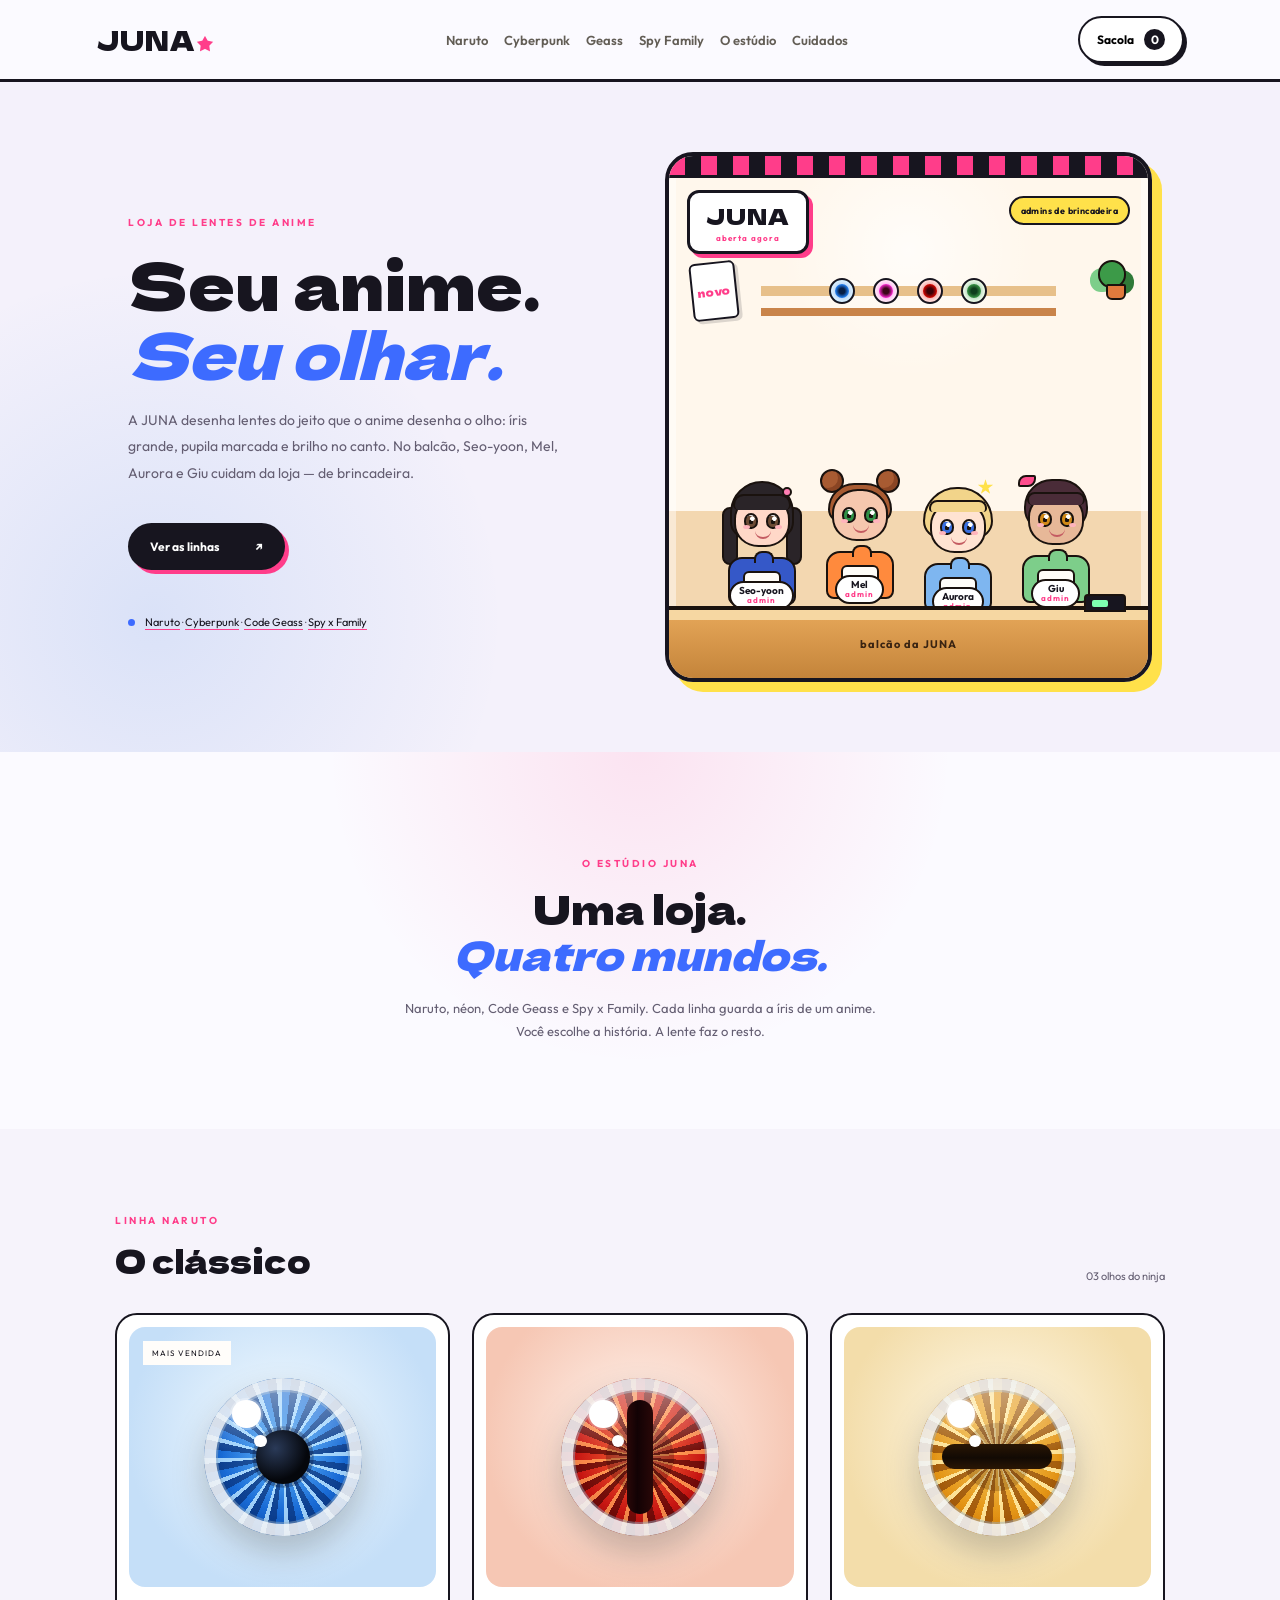
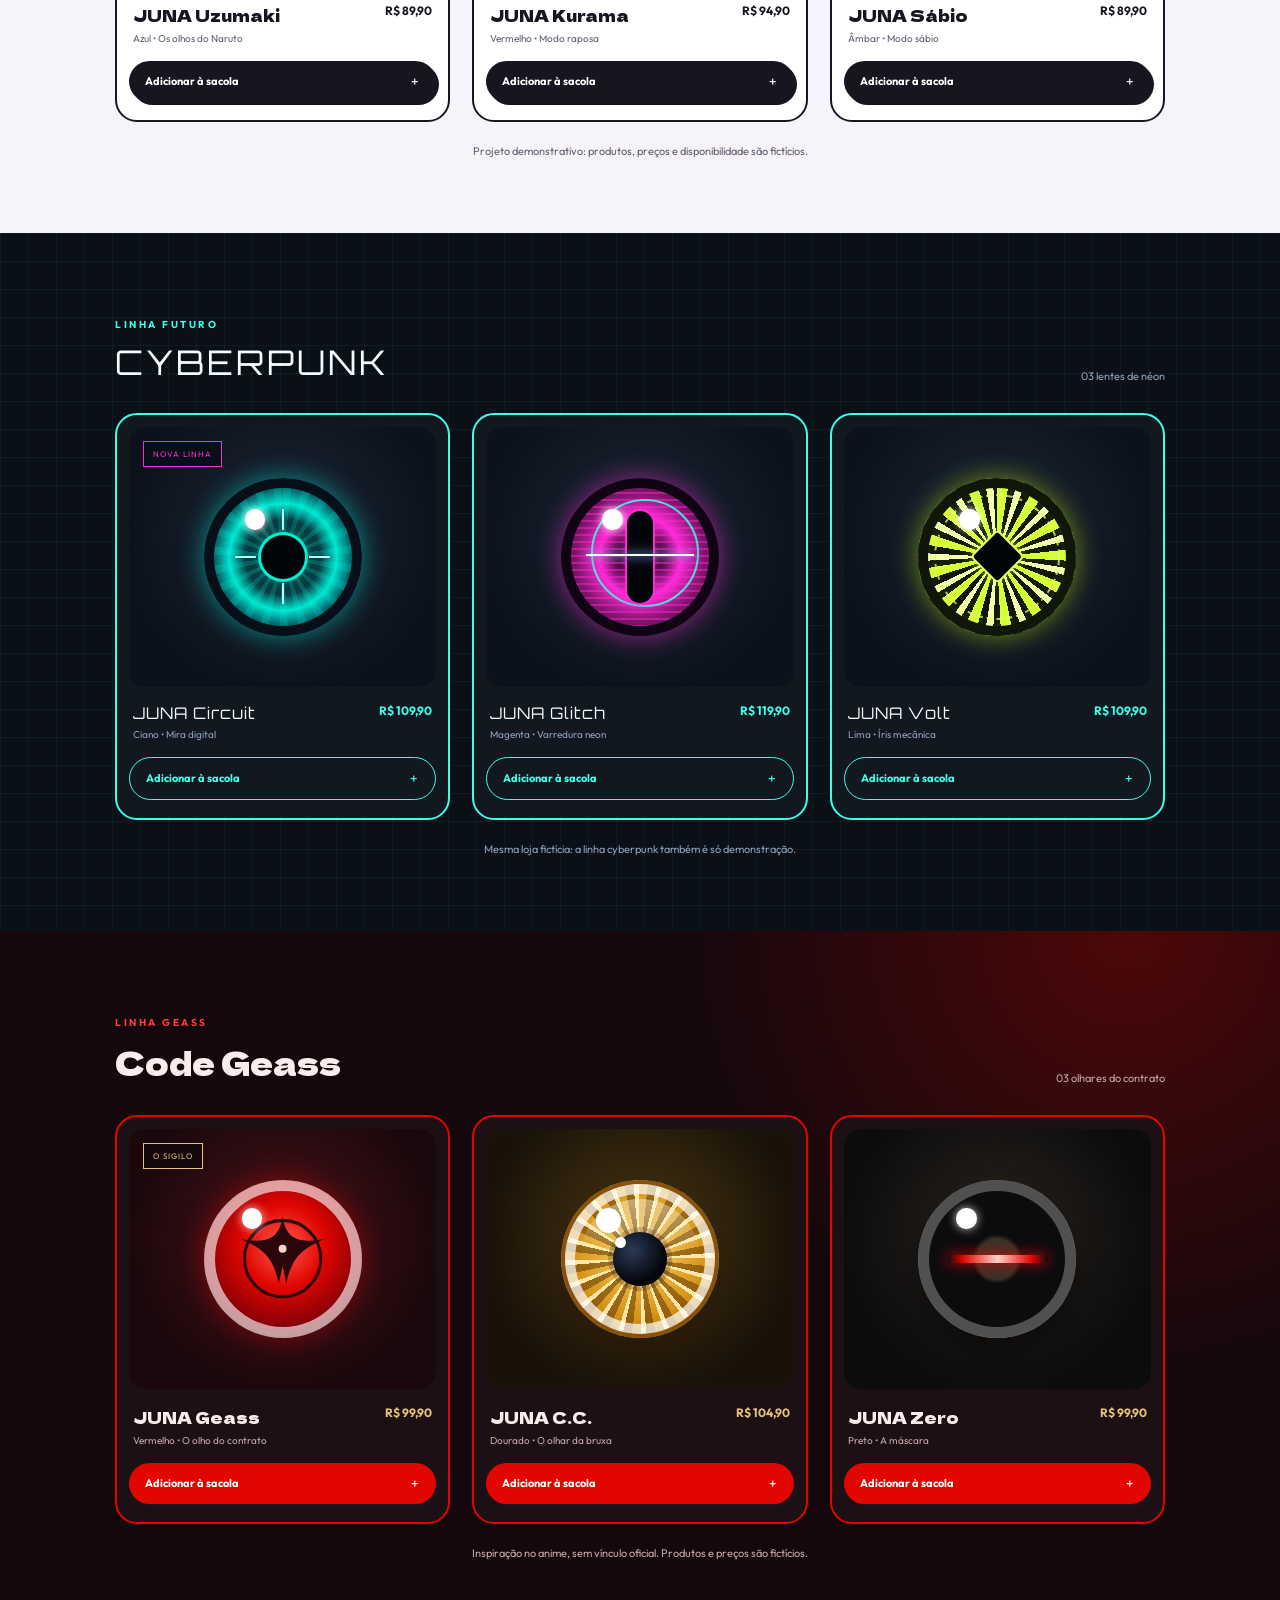
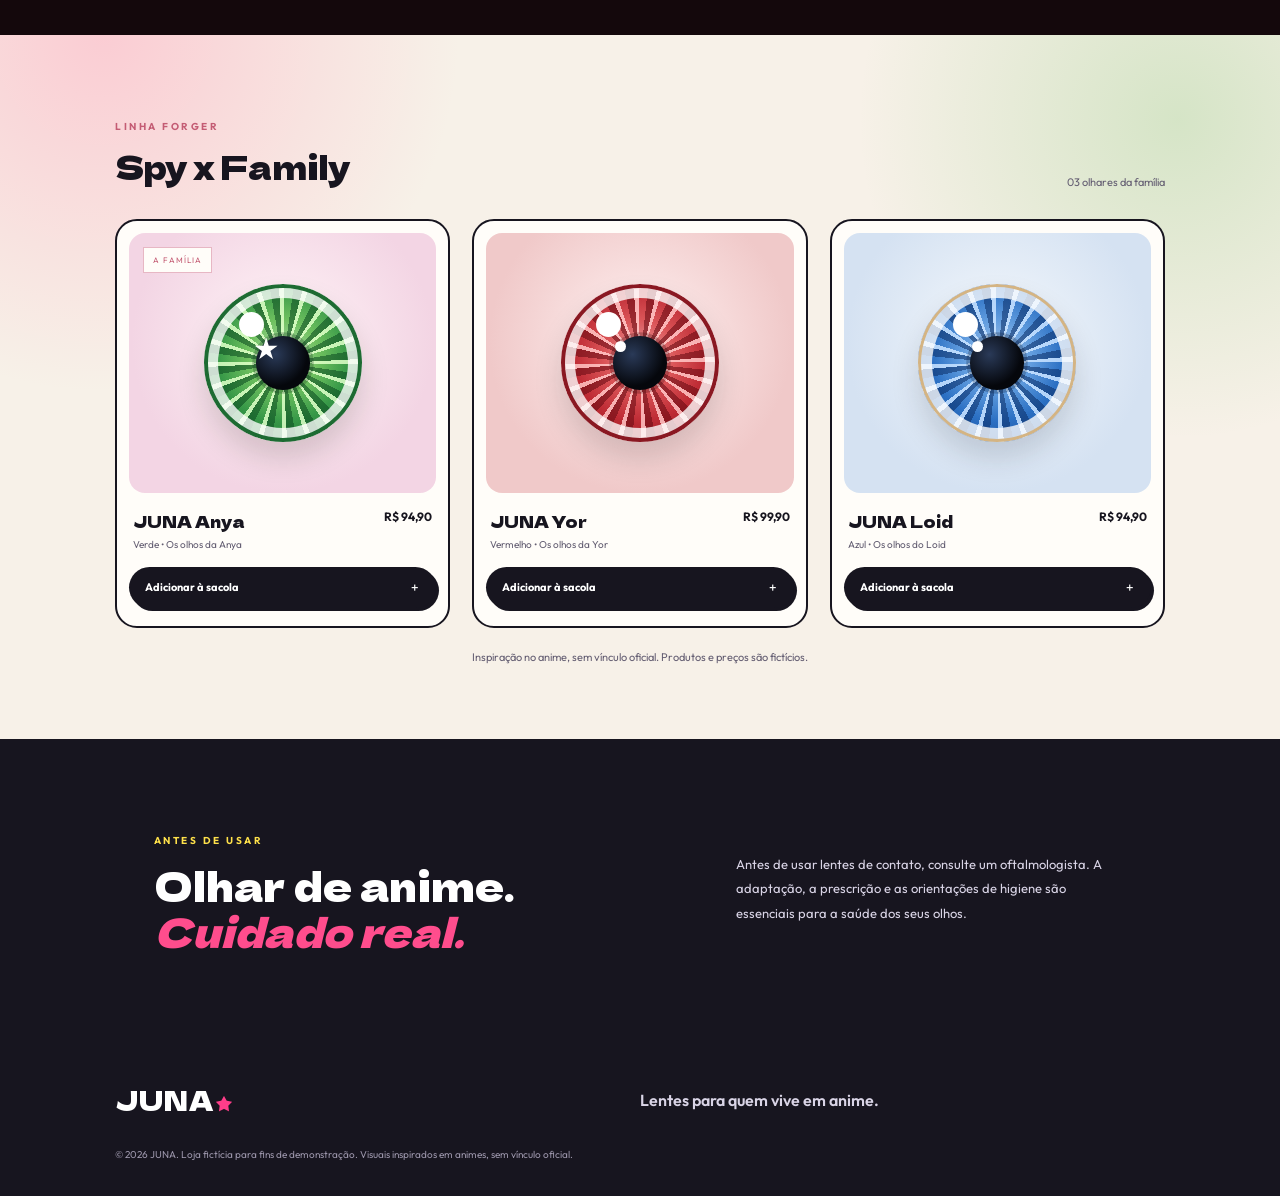
==== commit e09a3ea0: "melhora a vitrine e os avatares" ====
--- a/index.html
+++ b/index.html
@@ -29,38 +29,86 @@
       <div class="hero-copy">
         <p class="eyebrow">LOJA DE LENTES DE ANIME</p>
         <h1>Seu anime.<br><em>Seu olhar.</em></h1>
-        <p class="hero-text">A JUNA desenha lentes do jeito que o anime desenha o olho: íris grande, pupila marcada e brilho no canto. Quatro linhas, quatro histórias.</p>
+        <p class="hero-text">A JUNA desenha lentes do jeito que o anime desenha o olho: íris grande, pupila marcada e brilho no canto. No balcão, Seo-yoon, Mel, Aurora e Giu cuidam da loja — de brincadeira.</p>
         <a class="primary-button" href="#colecao">Ver as linhas <span>↗</span></a>
         <div class="hero-note"><span class="dot"></span> <a href="#colecao">Naruto</a> · <a href="#cyber">Cyberpunk</a> · <a href="#geass">Code Geass</a> · <a href="#spy">Spy x Family</a></div>
       </div>
-      <div class="hero-art" aria-label="Ilustração de olhos de anime no azul do Naruto, com marcas de bigode">
-        <div class="sun-disc"></div>
-        <div class="hero-label">JUNA<br><small>OLHOS DE ANIME</small></div>
-        <div class="eye-illustration">
-          <span class="whiskers left" aria-hidden="true"></span>
-          <div class="anime-eye">
-            <span class="brow"></span>
-            <span class="lashes"></span>
-            <div class="sclera">
-              <div class="iris tone-naruto">
-                <span class="pupil round"></span>
-                <i></i><i class="b"></i>
-              </div>
-            </div>
-          </div>
-          <div class="anime-eye second">
-            <span class="brow"></span>
-            <span class="lashes"></span>
-            <div class="sclera">
-              <div class="iris tone-naruto">
-                <span class="pupil round"></span>
-                <i></i><i class="b"></i>
-              </div>
-            </div>
-          </div>
-          <span class="whiskers right" aria-hidden="true"></span>
+      <div class="hero-art" aria-label="Vitrine da loja JUNA. Atrás do balcão estão os avatares de Seo-yoon, Mel, Aurora e Giu, as admins de brincadeira.">
+        <div class="awning" aria-hidden="true"></div>
+        <div class="shop-top">
+          <div class="shop-sign">JUNA<small>aberta agora</small></div>
+          <span class="open-badge">admins de brincadeira</span>
         </div>
-        <span class="art-caption">O olhar que abre a loja.</span>
+        <div class="display" aria-hidden="true">
+          <span class="poster">novo</span>
+          <div class="shelf">
+            <span class="mini blue"></span>
+            <span class="mini pink"></span>
+            <span class="mini red"></span>
+            <span class="mini green"></span>
+          </div>
+          <span class="plant"></span>
+        </div>
+        <div class="admins">
+          <figure class="admin seoyoon">
+            <div class="avatar">
+              <span class="lock left"></span>
+              <span class="lock right"></span>
+              <span class="hair"></span>
+              <span class="pin"></span>
+              <span class="face">
+                <i class="fringe"></i>
+                <span class="eye-row"><i></i><i></i></span>
+                <i class="smile"></i>
+              </span>
+              <span class="shirt"></span>
+            </div>
+            <figcaption>Seo-yoon<small>admin</small></figcaption>
+          </figure>
+          <figure class="admin mel">
+            <div class="avatar">
+              <span class="bun left"></span>
+              <span class="bun right"></span>
+              <span class="hair"></span>
+              <span class="face">
+                <span class="eye-row"><i></i><i></i></span>
+                <i class="smile"></i>
+              </span>
+              <span class="shirt"></span>
+            </div>
+            <figcaption>Mel<small>admin</small></figcaption>
+          </figure>
+          <figure class="admin aurora">
+            <div class="avatar">
+              <span class="hair"></span>
+              <span class="star-pin"></span>
+              <span class="face">
+                <i class="fringe"></i>
+                <span class="eye-row"><i></i><i></i></span>
+                <i class="smile"></i>
+              </span>
+              <span class="shirt"></span>
+            </div>
+            <figcaption>Aurora<small>admin</small></figcaption>
+          </figure>
+          <figure class="admin giu">
+            <div class="avatar">
+              <span class="hair"></span>
+              <span class="bow"></span>
+              <span class="face">
+                <i class="fringe"></i>
+                <span class="eye-row"><i></i><i></i></span>
+                <i class="smile"></i>
+              </span>
+              <span class="shirt"></span>
+            </div>
+            <figcaption>Giu<small>admin</small></figcaption>
+          </figure>
+        </div>
+        <div class="counter" aria-hidden="true">
+          <span class="register"></span>
+          <span>balcão da JUNA</span>
+        </div>
       </div>
     </section>
 
--- a/style.css
+++ b/style.css
@@ -161,128 +161,427 @@
 }
 
 .hero-art {
-  height: 440px;
+  height: 530px;
   position: relative;
-  background: linear-gradient(155deg, #ffb15a 0%, #ff4d8d 46%, #3d6bff 100%);
+  background:
+    radial-gradient(circle at 50% 18%, rgba(255, 255, 255, .7), transparent 26%),
+    linear-gradient(#fff7ec 0 68%, #f3d7b0 68% 100%);
   border-radius: 28px;
   border: 4px solid var(--ink);
-  box-shadow: 10px 10px 0 var(--yellow);
+  box-shadow: 10px 10px 0 var(--yellow), inset 0 0 0 7px rgba(255, 255, 255, .45);
   overflow: hidden;
+}
+
+.awning {
+  height: 22px;
+  background: repeating-linear-gradient(90deg, var(--darkrose) 0 16px, var(--ink) 16px 32px);
+  border-bottom: 3px solid var(--ink);
+}
+
+.shop-top {
+  position: relative;
+  z-index: 2;
+  display: flex;
+  align-items: flex-start;
+  justify-content: space-between;
+  gap: 10px;
+  margin: 12px 18px 0;
+}
+
+.shop-sign {
+  padding: 6px 16px 8px;
+  background: #fff;
+  border: 3px solid var(--ink);
+  border-radius: 12px;
+  text-align: center;
+  font-family: 'Dela Gothic One', sans-serif;
+  font-size: 22px;
+  letter-spacing: 1px;
+  box-shadow: 4px 4px 0 var(--darkrose);
+}
+
+.open-badge {
+  margin-top: 6px;
+  padding: 7px 10px;
+  background: var(--yellow);
+  border: 2px solid var(--ink);
+  border-radius: 999px;
+  font-size: 9px;
+  font-weight: 700;
+  letter-spacing: .4px;
+}
+
+.shop-sign small {
+  display: block;
+  margin-top: 2px;
+  font: 700 8px Outfit, sans-serif;
+  letter-spacing: 1px;
+  color: var(--darkrose);
+}
+
+.display {
+  position: relative;
+  z-index: 1;
+  margin: 14px 22px 0;
+}
+
+.poster {
+  position: absolute;
+  top: -6px;
+  left: 0;
+  width: 46px;
+  height: 58px;
   display: grid;
   place-items: center;
-}
-
-.sun-disc {
-  position: absolute;
-  width: 270px;
-  height: 270px;
-  border-radius: 50%;
-  background: radial-gradient(circle, #fff6d8 0%, #ffd27a 58%, transparent 72%);
-  top: 18px;
-  right: 6%;
-  opacity: .9;
-}
-
-.hero-label {
-  position: absolute;
-  top: 27px;
-  left: 30px;
+  background: #fff;
+  border: 2px solid var(--ink);
+  border-radius: 6px;
+  transform: rotate(-6deg);
   font-family: 'Dela Gothic One', sans-serif;
-  font-size: 24px;
+  font-size: 11px;
+  color: var(--darkrose);
+  box-shadow: 3px 3px 0 rgba(23, 21, 31, .15);
+}
+
+.plant {
+  position: absolute;
+  top: -8px;
+  right: 0;
+  width: 28px;
+  height: 28px;
+  border-radius: 50% 50% 46% 46%;
+  background: #3c9a48;
+  border: 2px solid #1a120e;
+  box-shadow: -10px 6px 0 -2px #7dce8a, 10px 8px 0 -2px #2f7a38;
+}
+
+.plant::after {
+  content: "";
+  position: absolute;
+  left: 6px;
+  top: 22px;
+  width: 16px;
+  height: 12px;
+  background: #e07a3d;
+  border: 2px solid #1a120e;
+  border-radius: 2px 2px 6px 6px;
+}
+
+.shelf {
+  display: flex;
+  justify-content: center;
+  gap: 18px;
+  margin: 0 auto;
+  width: 68%;
+  padding: 10px 0 12px;
+  background:
+    linear-gradient(#c9844a, #c9844a) center bottom / 100% 8px no-repeat,
+    linear-gradient(#e7c08a, #e7c08a) center 18px / 100% 10px no-repeat;
+}
+
+.mini {
+  width: 26px;
+  height: 26px;
+  border-radius: 50%;
+  border: 2px solid var(--ink);
+  box-shadow: inset 0 0 0 4px rgba(255, 255, 255, .7);
+}
+
+.mini.blue { background: radial-gradient(circle, #071e44 0 18%, #1d74e0 40%, #8fd4ff 70%); }
+.mini.pink { background: radial-gradient(circle, #3a0618 0 18%, #ff2bd6 45%, #ffd0ea 72%); }
+.mini.red { background: radial-gradient(circle, #3a0006 0 18%, #e10600 46%, #ffb0a8 72%); }
+.mini.green { background: radial-gradient(circle, #0e3d1c 0 18%, #3c9a48 46%, #d8ffc8 72%); }
+
+.admins {
+  position: absolute;
+  left: 8px;
+  right: 8px;
+  bottom: 58px;
+  z-index: 2;
+  display: flex;
+  justify-content: center;
+  align-items: flex-end;
+  gap: 6px;
+  margin: 0;
+}
+
+.admin {
+  --iris: #5a4638;
+  margin: 0;
+  display: flex;
+  flex-direction: column;
+  align-items: center;
+}
+
+.seoyoon { margin-bottom: 10px; }
+.mel { margin-bottom: 16px; }
+.aurora { margin-bottom: 4px; }
+.giu { margin-bottom: 12px; }
+
+.avatar { position: relative; width: 92px; height: 132px; }
+
+.hair,
+.lock,
+.bun,
+.fringe {
+  border: 2.5px solid #1a120e;
+}
+
+.hair {
+  position: absolute;
+  z-index: 0;
+  left: 14px;
+  top: 8px;
+  width: 64px;
+  height: 52px;
+  border-radius: 34px 34px 18px 18px;
+}
+
+.seoyoon .hair { background: #2a2428; height: 58px; }
+.mel .hair { background: #a85b32; top: 16px; height: 40px; }
+.aurora .hair { background: #f2d48a; width: 70px; left: 11px; }
+.giu .hair { background: #4a2c38; border-radius: 28px 28px 22px 22px; }
+
+.lock {
+  position: absolute;
+  z-index: 0;
+  top: 34px;
+  width: 16px;
+  height: 58px;
+  background: #2a2428;
+  border-radius: 10px;
+}
+
+.lock.left { left: 6px; }
+.lock.right { right: 6px; }
+
+.bun {
+  position: absolute;
+  z-index: 3;
+  top: 2px;
+  width: 24px;
+  height: 24px;
+  background: #a85b32;
+  border-radius: 50%;
+  box-shadow: inset -4px -3px 0 #8a4524;
+}
+
+.bun.left { left: 6px; }
+.bun.right { right: 6px; }
+
+.pin, .star-pin, .bow {
+  position: absolute;
+  z-index: 4;
+}
+
+.seoyoon .pin {
+  top: 14px;
+  right: 16px;
+  width: 10px;
+  height: 10px;
+  background: #ff7eb3;
+  border: 2px solid #1a120e;
+  border-radius: 50%;
+}
+
+.star-pin {
+  top: 0;
+  right: 10px;
+  width: 16px;
+  height: 16px;
+  background: #ffe14a;
+  clip-path: polygon(50% 0%, 61% 35%, 98% 35%, 68% 57%, 79% 91%, 50% 70%, 21% 91%, 32% 57%, 2% 35%, 39% 35%);
+}
+
+.giu .bow {
+  top: 4px;
+  left: 8px;
+  width: 18px;
+  height: 12px;
+  background: #ff4d8d;
+  border: 2px solid #1a120e;
+  border-radius: 8px 2px 8px 2px;
+}
+
+.face {
+  position: absolute;
+  z-index: 2;
+  left: 18px;
+  top: 22px;
+  width: 56px;
+  height: 52px;
+  border: 2.5px solid #1a120e;
+  border-radius: 46% 46% 44% 44%;
+}
+
+.seoyoon .face { background: #ffd8c8; }
+.mel .face { background: #f6c7ae; }
+.aurora .face { background: #ffe3d2; }
+.giu .face { background: #e7b898; }
+
+.fringe {
+  position: absolute;
+  top: -3px;
+  left: -3px;
+  right: -3px;
+  height: 16px;
+  border-bottom: 0;
+  border-radius: 16px 16px 8px 8px;
+}
+
+.seoyoon .fringe { background: #2a2428; }
+.aurora .fringe { background: #f2d48a; height: 12px; }
+.giu .fringe { background: #4a2c38; height: 13px; border-radius: 14px 14px 10px 10px; }
+
+.face::after {
+  content: "";
+  position: absolute;
+  top: 28px;
+  left: 7px;
+  width: 7px;
+  height: 4px;
+  border-radius: 50%;
+  background: #ffb4bc;
+  box-shadow: 32px 0 #ffb4bc;
+}
+
+.eye-row {
+  position: absolute;
+  top: 16px;
+  left: 0;
+  right: 0;
+  display: flex;
+  justify-content: center;
+  gap: 8px;
+}
+
+.eye-row i {
+  width: 14px;
+  height: 16px;
+  border: 2px solid #1a120e;
+  border-radius: 50% 50% 46% 46%;
+  background:
+    radial-gradient(circle at 64% 30%, #fff 0 2px, transparent 2.5px),
+    radial-gradient(circle at 50% 58%, #1a120e 0 2px, var(--iris) 2.5px 6px, #fff 6.5px);
+}
+
+.seoyoon { --iris: #6b4a34; }
+.mel { --iris: #2f8f46; }
+.aurora { --iris: #3a6fe0; }
+.giu { --iris: #d08918; }
+
+.smile {
+  position: absolute;
+  left: 19px;
+  top: 34px;
+  width: 16px;
+  height: 8px;
+  border-bottom: 2px solid #c45b62;
+  border-radius: 0 0 12px 12px;
+}
+
+.shirt {
+  position: absolute;
+  z-index: 1;
+  left: 12px;
+  bottom: 0;
+  width: 68px;
+  height: 48px;
+  border: 2.5px solid #1a120e;
+  border-radius: 14px 14px 8px 8px;
+}
+
+.shirt::before {
+  content: "";
+  position: absolute;
+  top: -8px;
+  left: 24px;
+  width: 16px;
+  height: 10px;
+  background: inherit;
+  border: 2.5px solid #1a120e;
+  border-bottom: 0;
+  border-radius: 8px 8px 0 0;
+}
+
+.shirt::after {
+  content: "";
+  position: absolute;
+  left: 13px;
+  right: 13px;
+  top: 12px;
+  bottom: 0;
+  background: #fffdf8;
+  border: 2px solid #1a120e;
+  border-bottom: 0;
+  border-radius: 6px 6px 0 0;
+}
+
+.seoyoon .shirt { background: #3558c8; }
+.mel .shirt { background: #ff8a3d; }
+.aurora .shirt { background: #7eb6f0; }
+.giu .shirt { background: #7dce8a; }
+
+.admin figcaption {
+  position: relative;
+  z-index: 4;
+  margin-top: -24px;
+  padding: 2px 8px 3px;
+  background: #fff;
+  border: 2px solid #1a120e;
+  border-radius: 999px;
+  text-align: center;
+  font-size: 10px;
+  font-weight: 700;
+  line-height: 1.1;
+  white-space: nowrap;
+}
+
+.admin figcaption small {
+  display: block;
+  font-size: 8px;
   letter-spacing: 1px;
-  z-index: 2;
-  color: #1c140e;
-}
-
-.hero-label small {
-  font: 8px Outfit, sans-serif;
-  letter-spacing: 2px;
-}
-
-.eye-illustration {
-  position: relative;
-  z-index: 1;
-  display: flex;
-  gap: 18px;
-  margin-top: 18px;
-}
-
-.anime-eye {
-  width: 158px;
-  height: 92px;
-  position: relative;
-  filter: drop-shadow(0 12px 16px rgba(40, 18, 8, .28));
-}
-
-.anime-eye .brow {
-  position: absolute;
-  top: -14px;
-  left: 18%;
-  width: 62%;
-  height: 10px;
-  border-top: 3px solid #1a120e;
-  border-radius: 50%;
-  transform: rotate(-8deg);
-}
-
-.anime-eye.second .brow { transform: rotate(8deg); }
-
-.anime-eye .lashes {
-  position: absolute;
+  color: var(--darkrose);
+}
+
+.counter {
+  position: absolute;
+  left: 0;
+  right: 0;
+  bottom: 0;
   z-index: 3;
-  top: 1px;
-  left: 10%;
-  width: 80%;
-  height: 16px;
-  background:
-    linear-gradient(#1a120e, #1a120e) 4% 80% / 3px 12px no-repeat,
-    linear-gradient(#1a120e, #1a120e) 24% 20% / 3px 15px no-repeat,
-    linear-gradient(#1a120e, #1a120e) 48% 0 / 3px 11px no-repeat,
-    linear-gradient(#1a120e, #1a120e) 72% 20% / 3px 15px no-repeat,
-    linear-gradient(#1a120e, #1a120e) 92% 75% / 3px 12px no-repeat;
-}
-
-.sclera {
-  width: 100%;
-  height: 100%;
-  background: linear-gradient(180deg, #fff 0%, #f4f7fb 70%, #e7eef6 100%);
-  border-radius: 50% 50% 46% 46% / 58% 58% 42% 42%;
-  border: 3.5px solid #1a120e;
+  height: 72px;
   display: grid;
   place-items: center;
-  overflow: hidden;
-  box-shadow: inset 0 10px 0 rgba(26, 18, 14, .06), inset 0 -10px 14px rgba(30, 50, 90, .12);
-}
-
-.anime-eye .iris {
-  width: 68px;
-  height: 68px;
-  border-radius: 50%;
-  position: relative;
-}
-
-.whiskers {
-  position: absolute;
-  z-index: 2;
-  width: 62px;
-  height: 34px;
-  background:
-    linear-gradient(#2a2118, #2a2118) 0 0 / 100% 2.5px no-repeat,
-    linear-gradient(#2a2118, #2a2118) 0 50% / 92% 2.5px no-repeat,
-    linear-gradient(#2a2118, #2a2118) 0 100% / 100% 2.5px no-repeat;
-}
-
-.whiskers.left { left: -54px; top: 58%; transform: rotate(14deg); }
-.whiskers.right { right: -54px; top: 58%; transform: rotate(-14deg) scaleX(-1); }
-
-.art-caption {
-  position: absolute;
-  bottom: 22px;
+  background:
+    linear-gradient(#f6d7a2, #f6d7a2) 0 0 / 100% 10px no-repeat,
+    linear-gradient(#e7a85a, #c4843a);
+  border-top: 4px solid #1a120e;
+  color: #3a2412;
+  font: 700 11px Outfit, sans-serif;
+  letter-spacing: 1px;
+}
+
+.register {
+  position: absolute;
+  top: -16px;
   right: 22px;
-  font-family: 'Dela Gothic One', sans-serif;
-  font-style: italic;
-  font-size: 16px;
-  color: #1c140e;
+  width: 42px;
+  height: 18px;
+  background: #17151f;
+  border: 2px solid #1a120e;
+  border-radius: 4px 4px 0 0;
+}
+
+.register::after {
+  content: "";
+  position: absolute;
+  top: 4px;
+  left: 6px;
+  width: 16px;
+  height: 7px;
+  background: #7dffb2;
+  border-radius: 2px;
 }
 
 .tone-naruto,
@@ -1009,12 +1308,13 @@
   .topbar { padding: 0 5%; height: 70px; }
   nav { display: none; }
   .hero { grid-template-columns: 1fr; padding: 55px 7%; gap: 35px; }
-  .hero-art { height: 360px; }
-  .anime-eye { width: 124px; height: 74px; }
-  .anime-eye .iris { width: 52px; height: 52px; }
-  .whiskers { width: 36px; }
-  .whiskers.left { left: -28px; }
-  .whiskers.right { right: -28px; }
+  .hero-art { height: 500px; }
+  .shop-top { margin: 10px 10px 0; }
+  .open-badge { display: none; }
+  .poster, .plant { display: none; }
+  .avatar { width: 76px; }
+  .admins { gap: 2px; bottom: 52px; }
+  .counter { height: 58px; }
   .products { grid-template-columns: 1fr; max-width: 430px; margin: auto; }
   .product-visual { height: 280px; }
   .section-heading { align-items: start; gap: 15px; flex-direction: column; }
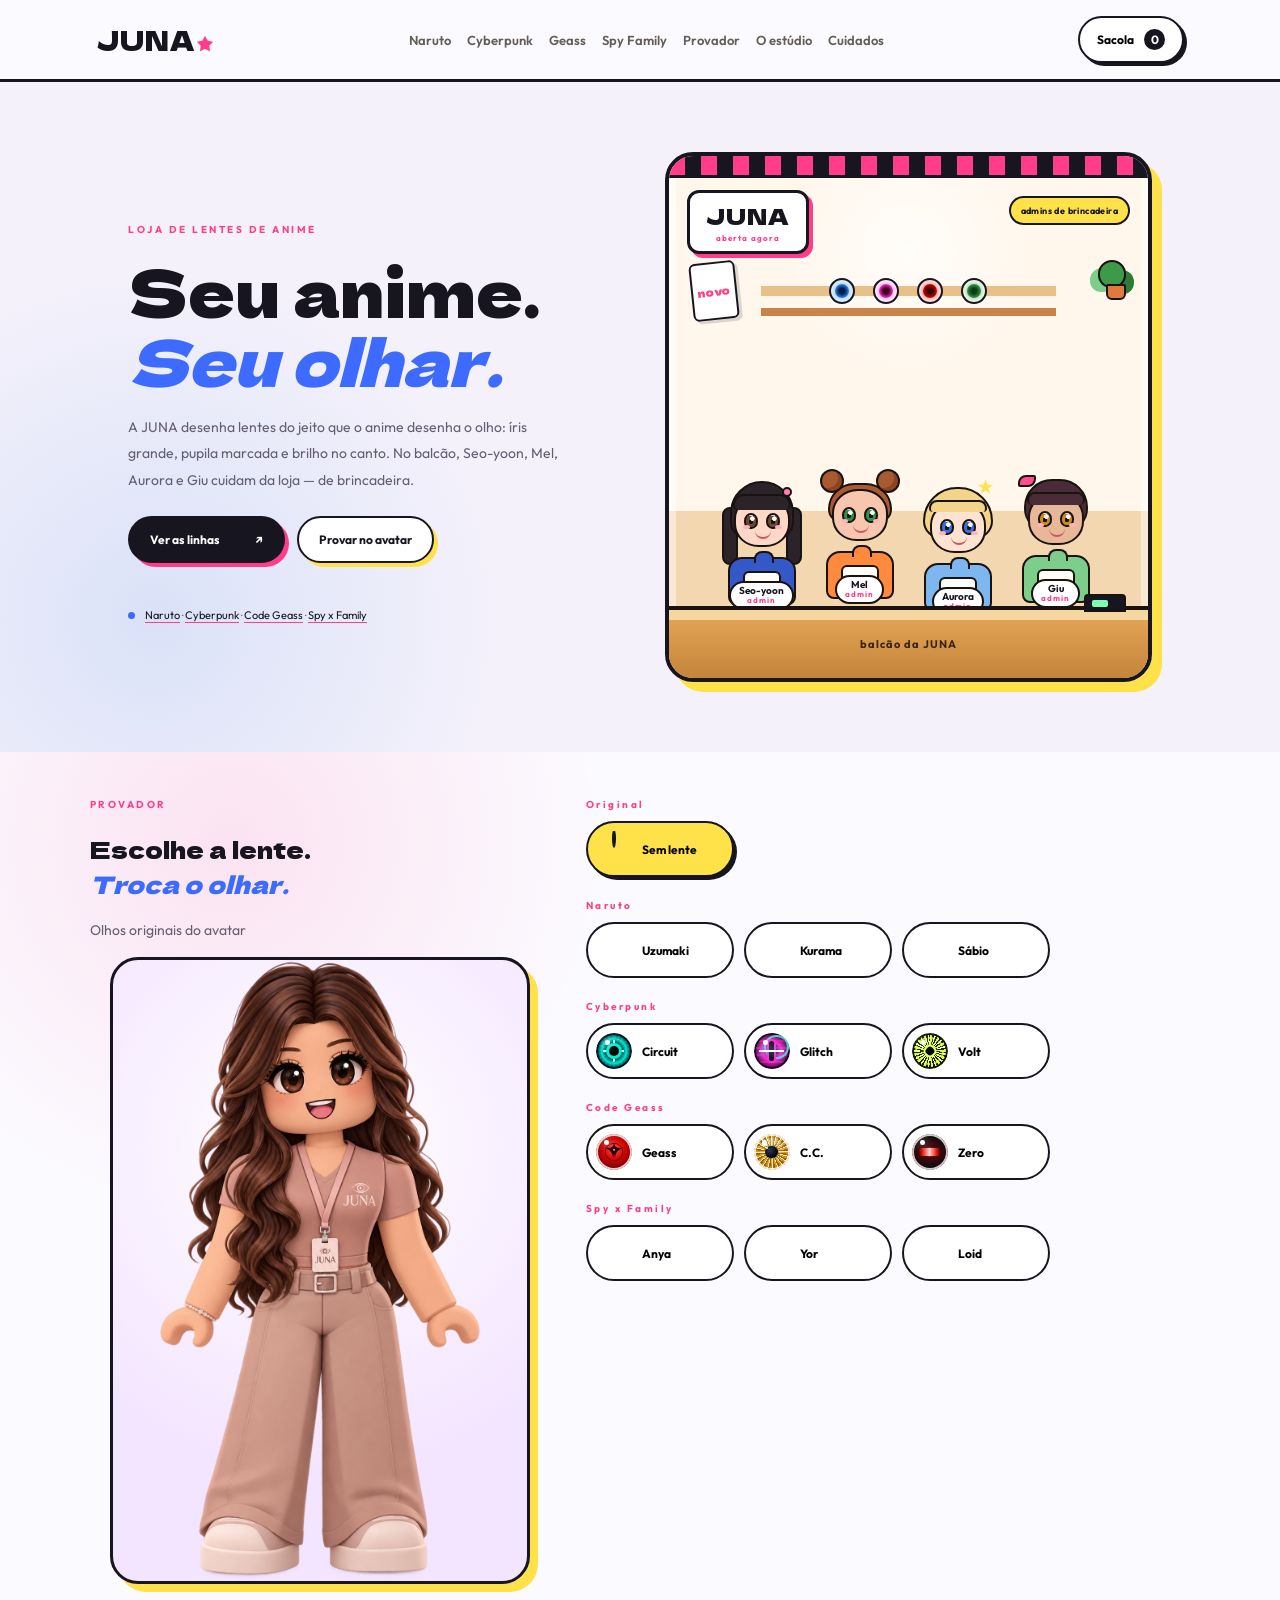
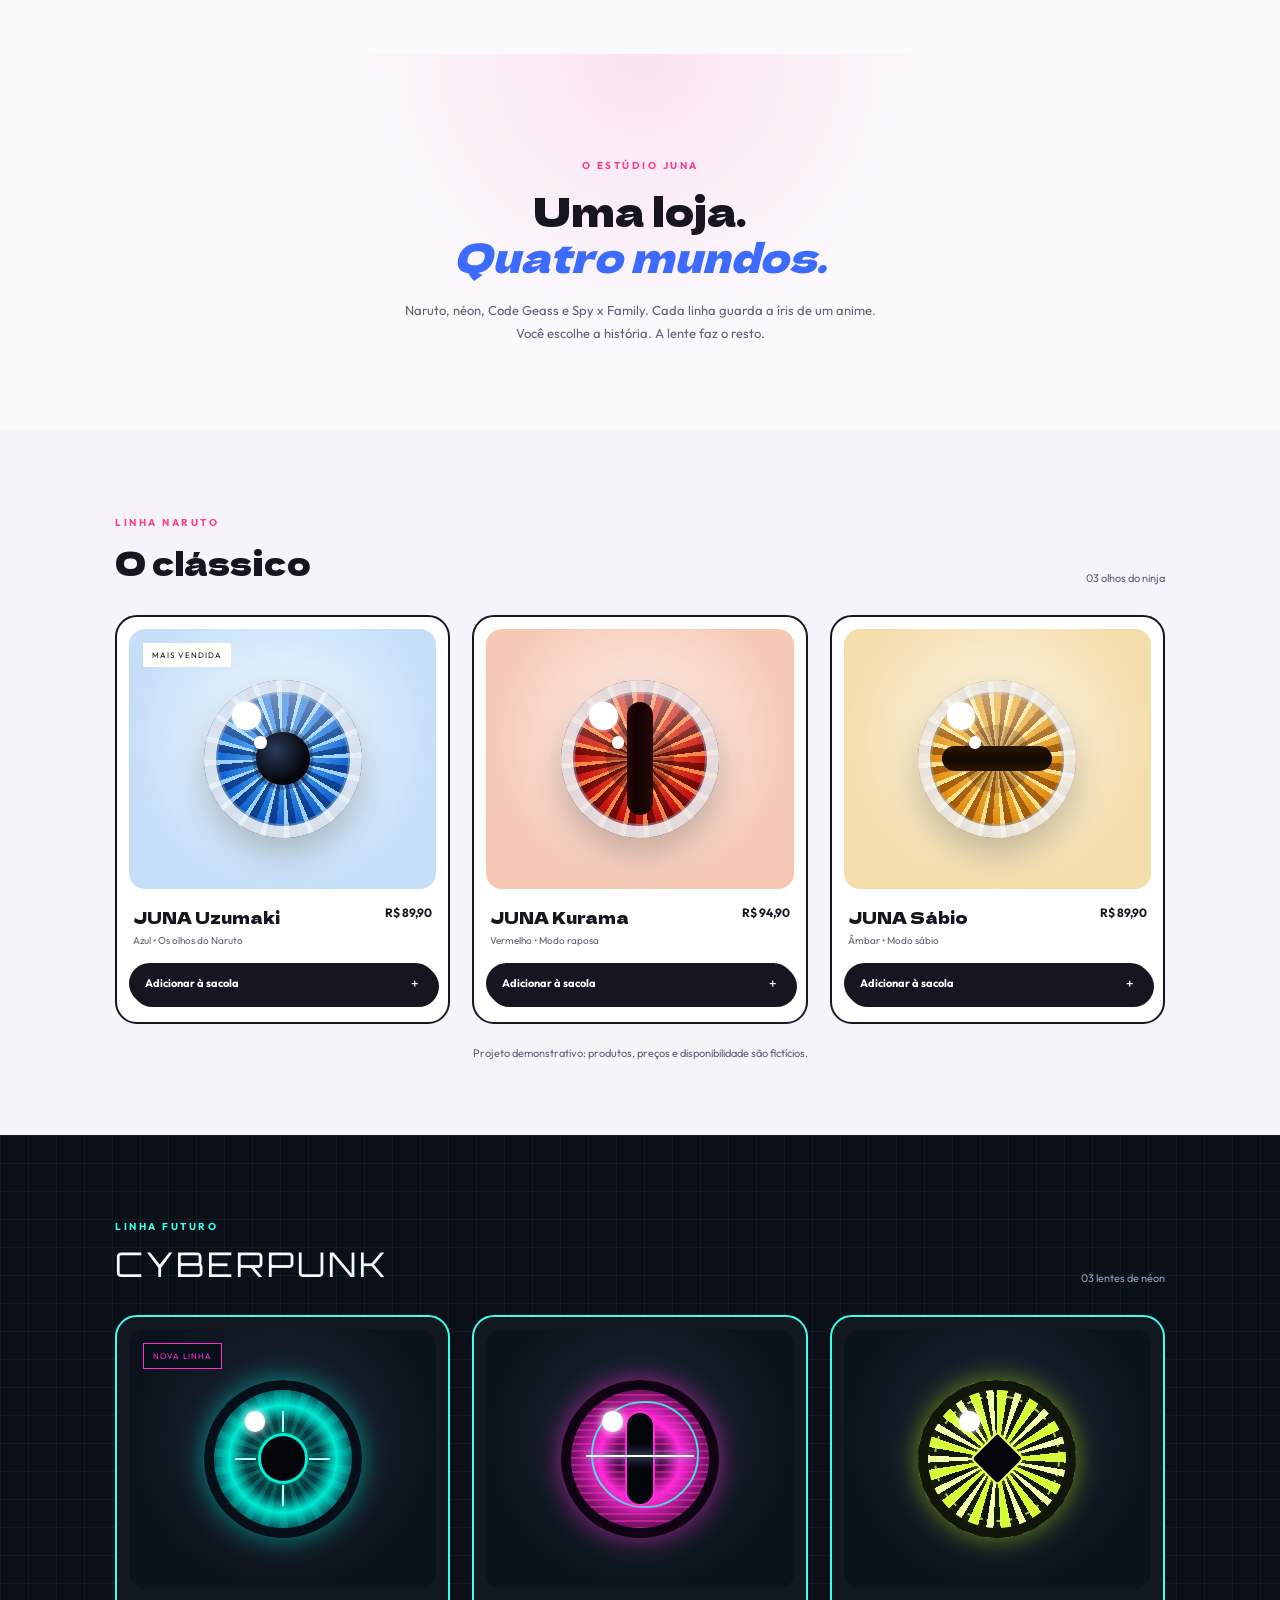
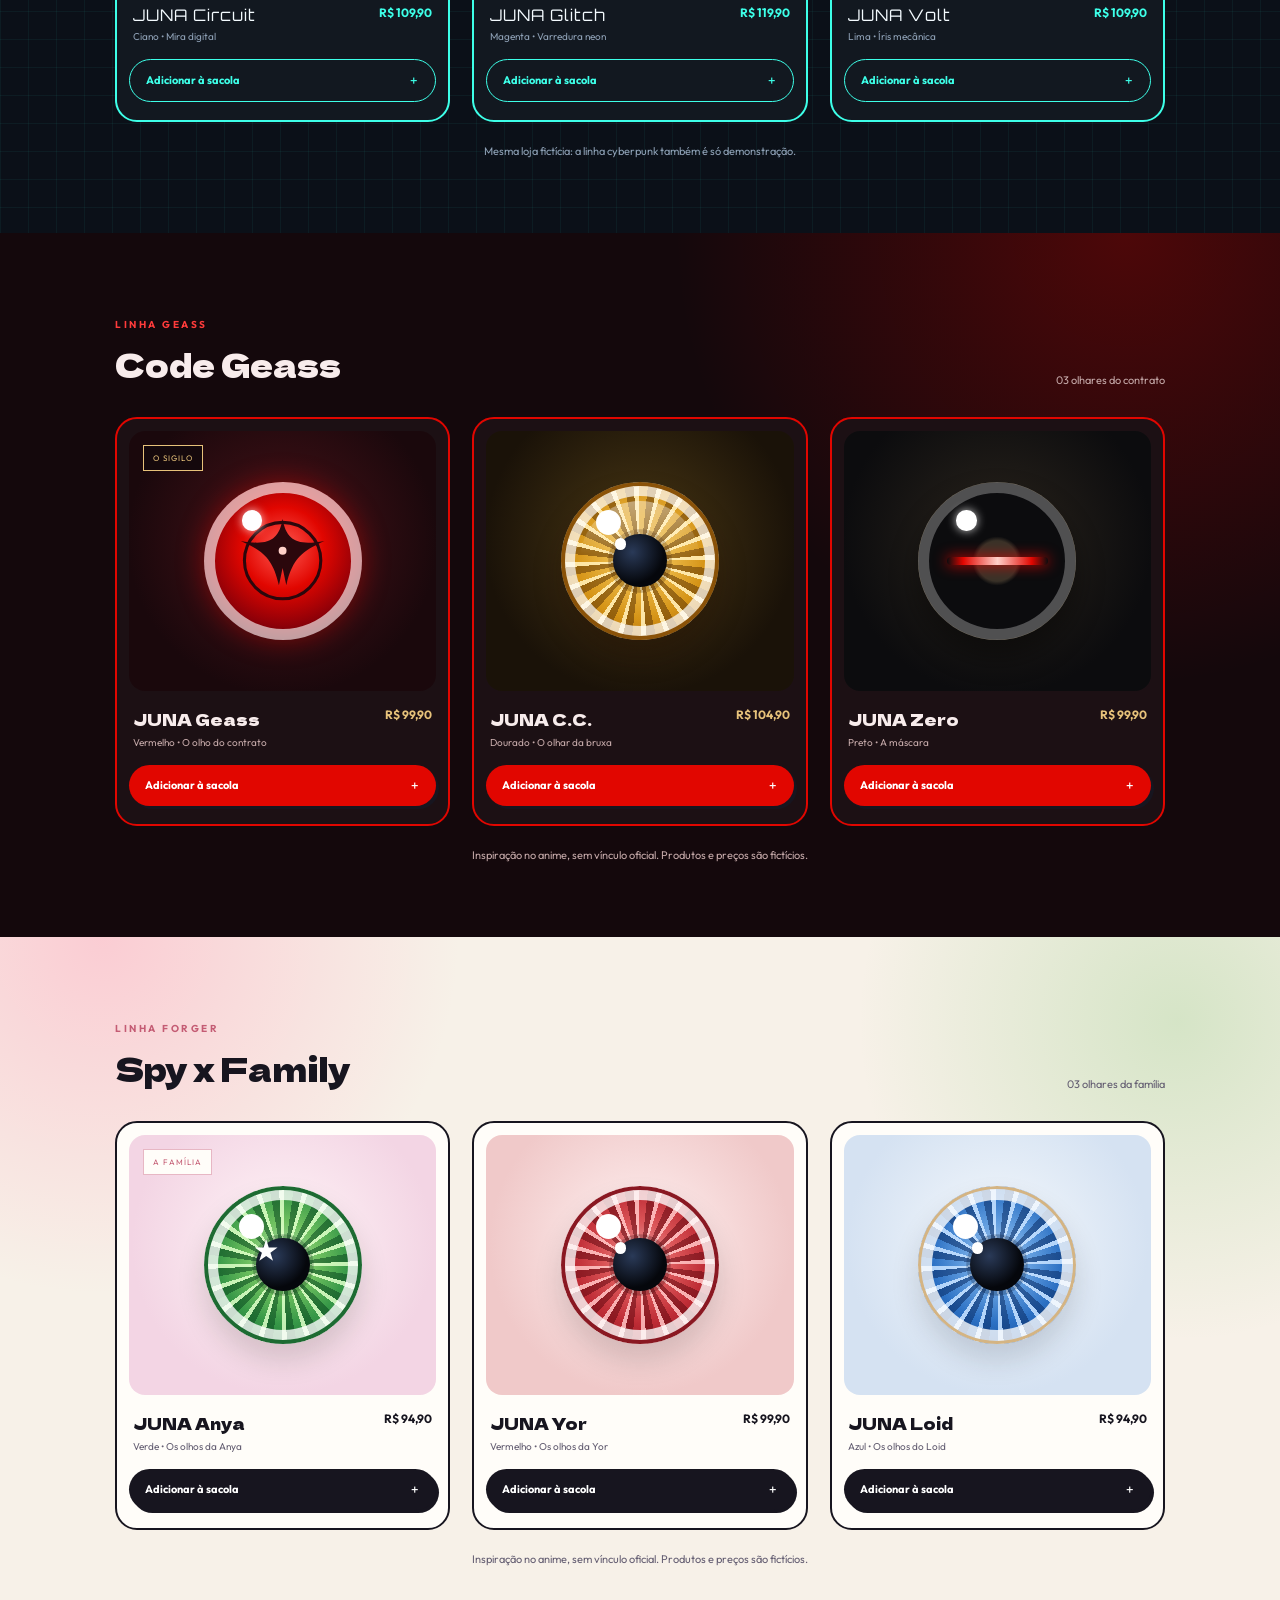
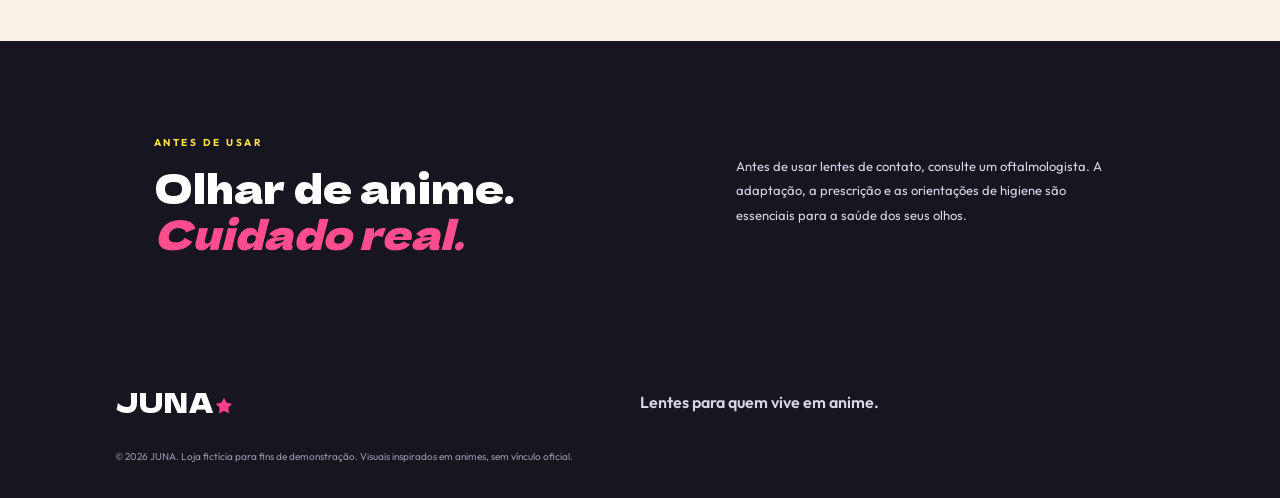
==== commit ca669aaa: "adiciona o provador de lentes" ====
--- a/index.html
+++ b/index.html
@@ -18,6 +18,7 @@
       <a href="#cyber">Cyberpunk</a>
       <a href="#geass">Geass</a>
       <a href="#spy">Spy Family</a>
+      <a href="#game">Provador</a>
       <a href="#sobre">O estúdio</a>
       <a href="#cuidados">Cuidados</a>
     </nav>
@@ -30,7 +31,10 @@
         <p class="eyebrow">LOJA DE LENTES DE ANIME</p>
         <h1>Seu anime.<br><em>Seu olhar.</em></h1>
         <p class="hero-text">A JUNA desenha lentes do jeito que o anime desenha o olho: íris grande, pupila marcada e brilho no canto. No balcão, Seo-yoon, Mel, Aurora e Giu cuidam da loja — de brincadeira.</p>
-        <a class="primary-button" href="#colecao">Ver as linhas <span>↗</span></a>
+        <div class="hero-actions">
+          <a class="primary-button" href="#colecao">Ver as linhas <span>↗</span></a>
+          <a class="ghost-button" href="#game">Provar no avatar</a>
+        </div>
         <div class="hero-note"><span class="dot"></span> <a href="#colecao">Naruto</a> · <a href="#cyber">Cyberpunk</a> · <a href="#geass">Code Geass</a> · <a href="#spy">Spy x Family</a></div>
       </div>
       <div class="hero-art" aria-label="Vitrine da loja JUNA. Atrás do balcão estão os avatares de Seo-yoon, Mel, Aurora e Giu, as admins de brincadeira.">
@@ -112,6 +116,22 @@
       </div>
     </section>
 
+    <section class="game" id="game">
+      <div class="game-stage">
+        <p class="eyebrow">PROVADOR</p>
+        <h2>Escolhe a lente.<br><em>Troca o olhar.</em></h2>
+        <p class="game-now" id="gameNow">Olhos originais do avatar</p>
+        <div class="stage" id="stage">
+          <img src="juna.png" alt="Avatar da JUNA, pronto para provar as lentes">
+          <div class="eye-slot left" id="eyeLeft"></div>
+          <div class="eye-slot right" id="eyeRight"></div>
+        </div>
+      </div>
+      <div class="game-picker" aria-label="Lentes para provar">
+        <div id="picker"></div>
+      </div>
+    </section>
+
     <section class="intro" id="sobre">
       <p class="eyebrow">O ESTÚDIO JUNA</p>
       <h2>Uma loja.<br><em>Quatro mundos.</em></h2>
@@ -299,5 +319,6 @@
 
   <div class="toast" id="toast" role="status" aria-live="polite"></div>
   <script src="script.js"></script>
+  <script src="game.js"></script>
 </body>
 </html>
--- a/style.css
+++ b/style.css
@@ -23,11 +23,14 @@
 a { color: inherit; text-decoration: none; }
 
 .topbar {
-  height: 82px;
-  padding: 0 7.5%;
+  position: relative;
+  z-index: 5;
+  min-height: 82px;
+  padding: 12px 7.5%;
   display: flex;
   align-items: center;
   justify-content: space-between;
+  gap: 16px;
   border-bottom: 3px solid var(--ink);
   background: #fbfaff;
 }
@@ -118,11 +121,33 @@
   line-height: 1.9;
 }
 
+.hero-actions {
+  display: flex;
+  flex-wrap: wrap;
+  gap: 12px;
+  align-items: center;
+  margin-top: 22px;
+}
+
+.ghost-button {
+  display: inline-flex;
+  align-items: center;
+  padding: 14px 20px;
+  border-radius: 999px;
+  border: 2px solid var(--ink);
+  background: #fff;
+  font-size: 12px;
+  font-weight: 700;
+  box-shadow: 4px 4px 0 var(--yellow);
+}
+
+.ghost-button:hover { background: var(--yellow); }
+
 .primary-button {
   display: inline-flex;
   gap: 35px;
   align-items: center;
-  margin-top: 22px;
+  margin-top: 0;
   background: var(--ink);
   color: white;
   padding: 16px 22px;
@@ -1322,4 +1347,150 @@
   .care > p { margin-top: 28px; }
   .intro h2, .care h2, .section-heading h2 { font-size: 30px; }
   footer { padding: 30px 7%; }
-}
+  .game { grid-template-columns: 1fr; padding: 28px 7% 50px; }
+  .stage { width: min(100%, 380px); }
+}
+
+.game {
+  display: grid;
+  grid-template-columns: minmax(280px, 460px) 1fr;
+  gap: 36px;
+  align-items: start;
+  padding: 36px 7% 70px;
+  background:
+    radial-gradient(circle at 18% 10%, rgba(255, 61, 138, .12), transparent 28%),
+    #fbfaff;
+}
+
+.game h1 {
+  font-size: clamp(36px, 4vw, 52px);
+  margin: 12px 0;
+}
+
+.game-now {
+  margin: 0 0 18px;
+  color: var(--muted);
+  font-size: 14px;
+}
+
+.stage {
+  position: relative;
+  width: min(100%, 420px);
+  margin: 0 auto;
+  background:
+    radial-gradient(circle at 50% 30%, #fff, #f3e4ff 70%);
+  border: 3px solid var(--ink);
+  border-radius: 28px;
+  box-shadow: 8px 8px 0 var(--yellow);
+  overflow: hidden;
+  --eye-top: 17.6%;
+  --eye-size: 7.4%;
+  --eye-left: 41.4%;
+  --eye-right: 51.2%;
+}
+
+.stage img {
+  display: block;
+  width: 100%;
+  height: auto;
+}
+
+.eye-slot {
+  position: absolute;
+  top: var(--eye-top);
+  width: var(--eye-size);
+  aspect-ratio: 1;
+  pointer-events: none;
+}
+
+.eye-slot.left { left: var(--eye-left); }
+.eye-slot.right { left: var(--eye-right); }
+
+.eye-slot.pop .try-eye {
+  animation: eye-pop .35s ease;
+}
+
+@keyframes eye-pop {
+  50% { transform: scale(1.18); }
+}
+
+.lens-group { margin-bottom: 22px; }
+
+.lens-row {
+  display: flex;
+  flex-wrap: wrap;
+  gap: 10px;
+  margin-top: 10px;
+}
+
+.lens-choice {
+  display: flex;
+  align-items: center;
+  gap: 10px;
+  min-width: 148px;
+  padding: 8px 12px 8px 8px;
+  border: 2px solid var(--ink);
+  border-radius: 999px;
+  background: #fff;
+  font: 700 12px Outfit, sans-serif;
+  cursor: pointer;
+}
+
+.lens-choice.is-on {
+  background: var(--yellow);
+  box-shadow: 3px 3px 0 var(--ink);
+}
+
+.choice-preview,
+.bare-eye {
+  width: 36px;
+  height: 36px;
+  border-radius: 50%;
+  flex: none;
+  position: relative;
+  overflow: hidden;
+}
+
+.bare-eye {
+  background: radial-gradient(circle, #5a3a28 0 34%, #fff 36% 70%, #f3d2c8 72%);
+  border: 2px solid var(--ink);
+}
+
+.eye-slot .try-eye,
+.choice-preview .try-eye {
+  width: 100%;
+  height: 100%;
+  position: relative;
+  filter: none;
+  animation: none;
+}
+
+.eye-slot .lens.tone-naruto,
+.eye-slot .lens.tone-kurama,
+.eye-slot .lens.tone-sabio,
+.choice-preview .lens.tone-naruto,
+.choice-preview .lens.tone-kurama,
+.choice-preview .lens.tone-sabio,
+.eye-slot .geass-lens,
+.choice-preview .geass-lens,
+.eye-slot .spy-lens,
+.choice-preview .spy-lens {
+  box-shadow: inset 0 0 0 2px rgba(255, 255, 255, .8);
+}
+
+.eye-slot .cyber-lens.cyan,
+.choice-preview .cyber-lens.cyan {
+  box-shadow: 0 0 8px rgba(0, 230, 208, .85), inset 0 0 0 2px #071018;
+}
+
+.eye-slot .cyber-lens.magenta,
+.choice-preview .cyber-lens.magenta {
+  box-shadow: 0 0 8px rgba(255, 43, 214, .85), inset 0 0 0 2px #100414;
+}
+
+.eye-slot .cyber-lens.volt,
+.choice-preview .cyber-lens.volt {
+  box-shadow: 0 0 8px rgba(198, 240, 0, .8), inset 0 0 0 2px #10160a;
+}
+
+.topbar .ghost-button { margin: 0; box-shadow: 3px 3px 0 var(--ink); }
